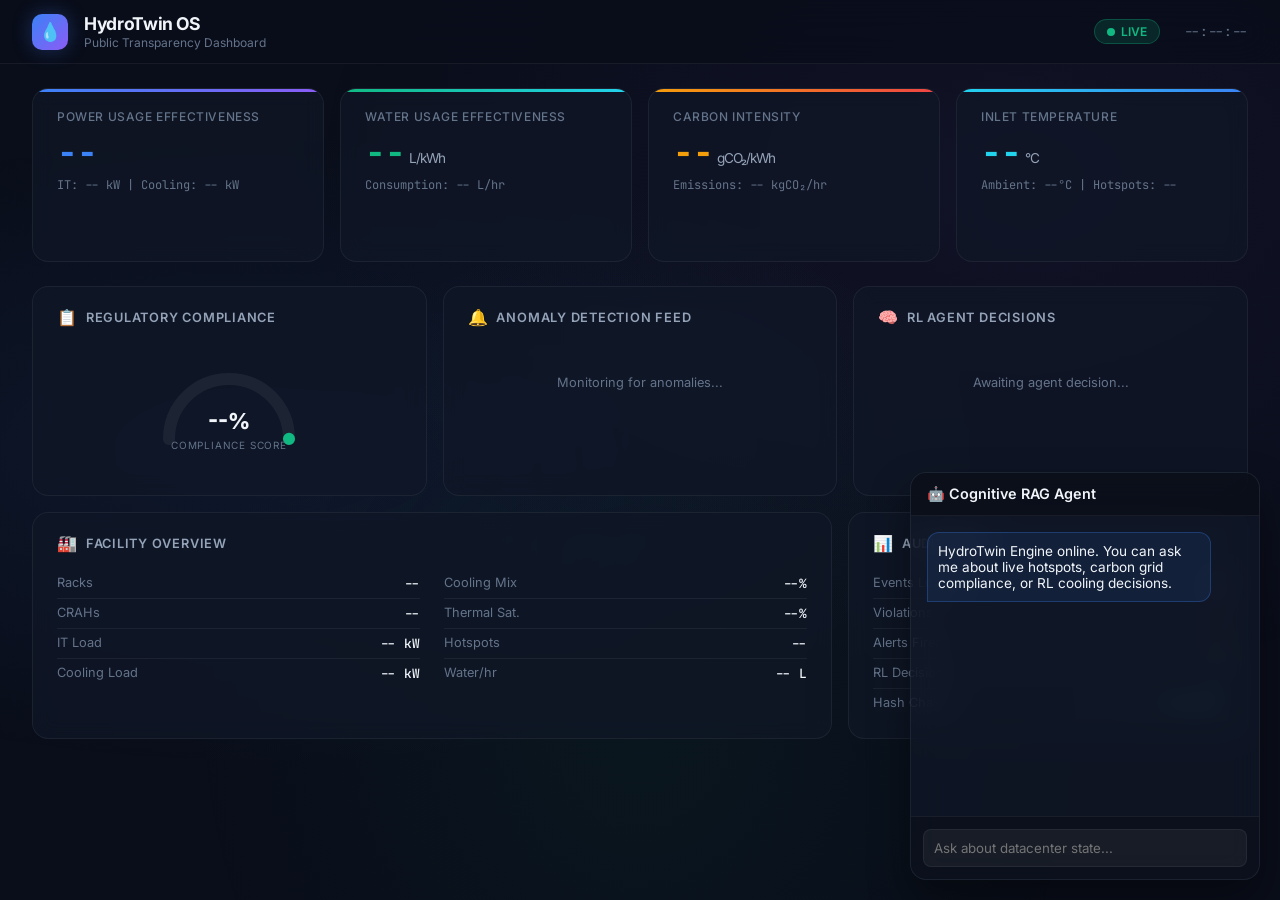
==== hydrotwin/dashboard/static/index.html @ d30b1914 "Initial release: HydroTwin OS" ====
<!DOCTYPE html>
<html lang="en">

<head>
    <meta charset="UTF-8">
    <meta name="viewport" content="width=device-width, initial-scale=1.0">
    <title>HydroTwin OS — Public Transparency Dashboard</title>
    <meta name="description" content="Real-time water and energy accountability for data center operations">
    <link
        href="https://fonts.googleapis.com/css2?family=Inter:wght@300;400;500;600;700;800&family=JetBrains+Mono:wght@400;500&display=swap"
        rel="stylesheet">
    <style>
        :root {
            --bg-primary: #0a0e1a;
            --bg-secondary: #111827;
            --bg-card: rgba(17, 24, 39, 0.7);
            --bg-glass: rgba(255, 255, 255, 0.03);
            --border: rgba(255, 255, 255, 0.06);
            --border-glow: rgba(59, 130, 246, 0.3);
            --text-primary: #f1f5f9;
            --text-secondary: #94a3b8;
            --text-muted: #64748b;
            --accent-blue: #3b82f6;
            --accent-cyan: #22d3ee;
            --accent-green: #10b981;
            --accent-yellow: #f59e0b;
            --accent-red: #ef4444;
            --accent-purple: #8b5cf6;
            --gradient-blue: linear-gradient(135deg, #3b82f6, #8b5cf6);
            --gradient-green: linear-gradient(135deg, #10b981, #22d3ee);
            --gradient-warm: linear-gradient(135deg, #f59e0b, #ef4444);
            --gradient-cool: linear-gradient(135deg, #22d3ee, #3b82f6);
            --shadow-lg: 0 20px 40px rgba(0, 0, 0, 0.4);
            --shadow-glow: 0 0 30px rgba(59, 130, 246, 0.1);
        }

        * {
            margin: 0;
            padding: 0;
            box-sizing: border-box;
        }

        body {
            font-family: 'Inter', -apple-system, sans-serif;
            background: var(--bg-primary);
            color: var(--text-primary);
            min-height: 100vh;
            overflow-x: hidden;
        }

        body::before {
            content: '';
            position: fixed;
            top: 0;
            left: 0;
            right: 0;
            bottom: 0;
            background:
                radial-gradient(ellipse at 20% 50%, rgba(59, 130, 246, 0.08) 0%, transparent 50%),
                radial-gradient(ellipse at 80% 20%, rgba(139, 92, 246, 0.06) 0%, transparent 50%),
                radial-gradient(ellipse at 50% 80%, rgba(16, 185, 129, 0.05) 0%, transparent 50%);
            pointer-events: none;
            z-index: 0;
        }

        /* Header */
        .header {
            position: sticky;
            top: 0;
            z-index: 100;
            backdrop-filter: blur(20px);
            background: rgba(10, 14, 26, 0.85);
            border-bottom: 1px solid var(--border);
            padding: 0 2rem;
            height: 64px;
            display: flex;
            align-items: center;
            justify-content: space-between;
        }

        .header-left {
            display: flex;
            align-items: center;
            gap: 1rem;
        }

        .logo {
            width: 36px;
            height: 36px;
            background: var(--gradient-blue);
            border-radius: 10px;
            display: flex;
            align-items: center;
            justify-content: center;
            font-size: 18px;
            box-shadow: 0 0 20px rgba(59, 130, 246, 0.3);
        }

        .header-title {
            font-size: 1.1rem;
            font-weight: 700;
            letter-spacing: -0.02em;
        }

        .header-subtitle {
            font-size: 0.75rem;
            color: var(--text-muted);
            margin-top: 1px;
        }

        .header-right {
            display: flex;
            align-items: center;
            gap: 1.5rem;
        }

        .live-badge {
            display: flex;
            align-items: center;
            gap: 6px;
            background: rgba(16, 185, 129, 0.15);
            border: 1px solid rgba(16, 185, 129, 0.3);
            padding: 4px 12px;
            border-radius: 20px;
            font-size: 0.75rem;
            font-weight: 600;
            color: var(--accent-green);
        }

        .live-dot {
            width: 8px;
            height: 8px;
            background: var(--accent-green);
            border-radius: 50%;
            animation: pulse 2s infinite;
        }

        @keyframes pulse {

            0%,
            100% {
                opacity: 1;
                box-shadow: 0 0 0 0 rgba(16, 185, 129, 0.4);
            }

            50% {
                opacity: 0.7;
                box-shadow: 0 0 0 8px rgba(16, 185, 129, 0);
            }
        }

        .timestamp {
            font-family: 'JetBrains Mono', monospace;
            font-size: 0.8rem;
            color: var(--text-muted);
        }

        /* Main Layout */
        .main {
            position: relative;
            z-index: 1;
            padding: 1.5rem 2rem 3rem;
            max-width: 1600px;
            margin: 0 auto;
        }

        /* Metric Cards Row */
        .metrics-row {
            display: grid;
            grid-template-columns: repeat(4, 1fr);
            gap: 1rem;
            margin-bottom: 1.5rem;
        }

        .metric-card {
            background: var(--bg-card);
            backdrop-filter: blur(10px);
            border: 1px solid var(--border);
            border-radius: 16px;
            padding: 1.25rem 1.5rem;
            position: relative;
            overflow: hidden;
            transition: all 0.3s ease;
        }

        .metric-card:hover {
            border-color: var(--border-glow);
            box-shadow: var(--shadow-glow);
            transform: translateY(-2px);
        }

        .metric-card::before {
            content: '';
            position: absolute;
            top: 0;
            left: 0;
            right: 0;
            height: 3px;
            border-radius: 16px 16px 0 0;
        }

        .metric-card.blue::before {
            background: var(--gradient-blue);
        }

        .metric-card.green::before {
            background: var(--gradient-green);
        }

        .metric-card.warm::before {
            background: var(--gradient-warm);
        }

        .metric-card.cool::before {
            background: var(--gradient-cool);
        }

        .metric-label {
            font-size: 0.75rem;
            font-weight: 500;
            color: var(--text-muted);
            text-transform: uppercase;
            letter-spacing: 0.05em;
            margin-bottom: 0.5rem;
        }

        .metric-value {
            font-size: 2rem;
            font-weight: 800;
            letter-spacing: -0.03em;
            font-feature-settings: 'tnum';
            font-variant-numeric: tabular-nums;
        }

        .metric-value.blue {
            color: var(--accent-blue);
        }

        .metric-value.green {
            color: var(--accent-green);
        }

        .metric-value.warm {
            color: var(--accent-yellow);
        }

        .metric-value.cool {
            color: var(--accent-cyan);
        }

        .metric-unit {
            font-size: 0.85rem;
            font-weight: 400;
            color: var(--text-secondary);
            margin-left: 4px;
        }

        .metric-sub {
            font-size: 0.75rem;
            color: var(--text-muted);
            margin-top: 0.4rem;
            font-family: 'JetBrains Mono', monospace;
        }

        /* Grid Layout */
        .grid-2col {
            display: grid;
            grid-template-columns: 2fr 1fr;
            gap: 1rem;
            margin-bottom: 1rem;
        }

        .grid-3col {
            display: grid;
            grid-template-columns: 1fr 1fr 1fr;
            gap: 1rem;
            margin-bottom: 1rem;
        }

        /* Panel */
        .panel {
            background: var(--bg-card);
            backdrop-filter: blur(10px);
            border: 1px solid var(--border);
            border-radius: 16px;
            padding: 1.25rem 1.5rem;
            transition: all 0.3s;
        }

        .panel:hover {
            border-color: rgba(255, 255, 255, 0.1);
        }

        .panel-title {
            font-size: 0.8rem;
            font-weight: 600;
            text-transform: uppercase;
            letter-spacing: 0.06em;
            color: var(--text-secondary);
            margin-bottom: 1rem;
            display: flex;
            align-items: center;
            gap: 8px;
        }

        .panel-icon {
            font-size: 1rem;
        }

        /* Compliance Gauge */
        .gauge-container {
            display: flex;
            align-items: center;
            justify-content: center;
            padding: 1rem 0;
        }

        .gauge-svg {
            width: 160px;
            height: 100px;
        }

        .gauge-bg {
            fill: none;
            stroke: rgba(255, 255, 255, 0.06);
            stroke-width: 12;
            stroke-linecap: round;
        }

        .gauge-fill {
            fill: none;
            stroke-width: 12;
            stroke-linecap: round;
            transition: stroke-dashoffset 1s ease, stroke 0.5s;
        }

        .gauge-text {
            font-family: 'Inter';
            font-weight: 800;
            font-size: 22px;
            fill: var(--text-primary);
        }

        .gauge-label {
            font-family: 'Inter';
            font-size: 10px;
            fill: var(--text-muted);
            text-transform: uppercase;
            letter-spacing: 0.08em;
        }

        /* Rules Table */
        .rules-list {
            display: flex;
            flex-direction: column;
            gap: 8px;
        }

        .rule-row {
            display: flex;
            align-items: center;
            justify-content: space-between;
            padding: 8px 12px;
            border-radius: 10px;
            background: var(--bg-glass);
            border: 1px solid var(--border);
            font-size: 0.8rem;
            transition: all 0.2s;
        }

        .rule-row:hover {
            border-color: rgba(255, 255, 255, 0.1);
            background: rgba(255, 255, 255, 0.05);
        }

        .rule-name {
            color: var(--text-secondary);
            font-weight: 500;
        }

        .rule-value {
            font-family: 'JetBrains Mono', monospace;
            font-size: 0.75rem;
        }

        .badge {
            padding: 2px 10px;
            border-radius: 12px;
            font-size: 0.65rem;
            font-weight: 700;
            text-transform: uppercase;
            letter-spacing: 0.05em;
        }

        .badge.pass {
            background: rgba(16, 185, 129, 0.15);
            color: var(--accent-green);
            border: 1px solid rgba(16, 185, 129, 0.3);
        }

        .badge.warn {
            background: rgba(245, 158, 11, 0.15);
            color: var(--accent-yellow);
            border: 1px solid rgba(245, 158, 11, 0.3);
        }

        .badge.fail {
            background: rgba(239, 68, 68, 0.15);
            color: var(--accent-red);
            border: 1px solid rgba(239, 68, 68, 0.3);
        }

        /* Alert Feed */
        .alert-feed {
            max-height: 280px;
            overflow-y: auto;
            display: flex;
            flex-direction: column;
            gap: 8px;
        }

        .alert-feed::-webkit-scrollbar {
            width: 4px;
        }

        .alert-feed::-webkit-scrollbar-thumb {
            background: rgba(255, 255, 255, 0.1);
            border-radius: 4px;
        }

        .alert-item {
            padding: 10px 14px;
            border-radius: 10px;
            background: var(--bg-glass);
            border-left: 3px solid;
            font-size: 0.8rem;
            animation: slideIn 0.4s ease;
        }

        .alert-item.critical {
            border-left-color: var(--accent-red);
        }

        .alert-item.warning {
            border-left-color: var(--accent-yellow);
        }

        .alert-item.info {
            border-left-color: var(--accent-blue);
        }

        .alert-time {
            font-family: 'JetBrains Mono', monospace;
            font-size: 0.65rem;
            color: var(--text-muted);
        }

        .alert-type {
            font-weight: 600;
            margin: 2px 0;
        }

        .alert-loc {
            color: var(--text-muted);
            font-size: 0.75rem;
        }

        @keyframes slideIn {
            from {
                opacity: 0;
                transform: translateX(-10px);
            }

            to {
                opacity: 1;
                transform: translateX(0);
            }
        }

        /* RL Decision Panel */
        .rl-action {
            background: var(--bg-glass);
            border: 1px solid var(--border);
            border-radius: 12px;
            padding: 1rem;
            margin-bottom: 0.75rem;
        }

        .rl-action-text {
            font-weight: 600;
            font-size: 0.9rem;
            color: var(--accent-cyan);
            margin-bottom: 8px;
        }

        .rl-reason {
            padding: 4px 0;
            font-size: 0.8rem;
            color: var(--text-secondary);
            display: flex;
            align-items: flex-start;
            gap: 6px;
        }

        .rl-reason::before {
            content: '→';
            color: var(--accent-purple);
            font-weight: 700;
            flex-shrink: 0;
        }

        .rl-reward {
            font-family: 'JetBrains Mono', monospace;
            font-size: 0.8rem;
            color: var(--text-muted);
            margin-top: 8px;
        }

        /* Mini Chart (CSS-only sparkline) */
        .sparkline-container {
            display: flex;
            align-items: flex-end;
            gap: 2px;
            height: 40px;
            margin-top: 8px;
        }

        .spark-bar {
            flex: 1;
            background: var(--accent-blue);
            border-radius: 2px 2px 0 0;
            transition: height 0.5s ease;
            opacity: 0.6;
            min-width: 3px;
        }

        .spark-bar:last-child {
            opacity: 1;
        }

        /* Facility Stats */
        .stat-row {
            display: flex;
            justify-content: space-between;
            padding: 6px 0;
            border-bottom: 1px solid var(--border);
        }

        .stat-row:last-child {
            border-bottom: none;
        }

        .stat-label {
            color: var(--text-muted);
            font-size: 0.8rem;
        }

        .stat-value {
            font-family: 'JetBrains Mono', monospace;
            font-size: 0.8rem;
            font-weight: 500;
        }

        /* Responsive */
        @media (max-width: 1200px) {
            .metrics-row {
                grid-template-columns: repeat(2, 1fr);
            }

            .grid-2col,
            .grid-3col {
                grid-template-columns: 1fr;
            }
        }

        @media (max-width: 768px) {
            .metrics-row {
                grid-template-columns: 1fr;
            }

            .main {
                padding: 1rem;
            }
        }
    </style>
</head>

<body>
    <header class="header">
        <div class="header-left">
            <div class="logo">💧</div>
            <div>
                <div class="header-title">HydroTwin OS</div>
                <div class="header-subtitle">Public Transparency Dashboard</div>
            </div>
        </div>
        <div class="header-right">
            <div class="live-badge">
                <div class="live-dot"></div>LIVE
            </div>
            <div class="timestamp" id="timestamp">--:--:--</div>
        </div>
    </header>

    <main class="main">
        <!-- Top: Key Metrics -->
        <div class="metrics-row">
            <div class="metric-card blue">
                <div class="metric-label">Power Usage Effectiveness</div>
                <div class="metric-value blue" id="pue">--</div>
                <div class="metric-sub" id="pue-sub">IT: -- kW | Cooling: -- kW</div>
                <div class="sparkline-container" id="pue-spark"></div>
            </div>
            <div class="metric-card green">
                <div class="metric-label">Water Usage Effectiveness</div>
                <div class="metric-value green" id="wue">--<span class="metric-unit">L/kWh</span></div>
                <div class="metric-sub" id="wue-sub">Consumption: -- L/hr</div>
                <div class="sparkline-container" id="wue-spark"></div>
            </div>
            <div class="metric-card warm">
                <div class="metric-label">Carbon Intensity</div>
                <div class="metric-value warm" id="carbon">--<span class="metric-unit">gCO₂/kWh</span></div>
                <div class="metric-sub" id="carbon-sub">Emissions: -- kgCO₂/hr</div>
                <div class="sparkline-container" id="carbon-spark"></div>
            </div>
            <div class="metric-card cool">
                <div class="metric-label">Inlet Temperature</div>
                <div class="metric-value cool" id="inlet">--<span class="metric-unit">°C</span></div>
                <div class="metric-sub" id="inlet-sub">Ambient: --°C | Hotspots: --</div>
                <div class="sparkline-container" id="inlet-spark"></div>
            </div>
        </div>

        <!-- Middle Row: Compliance + Anomalies + RL -->
        <div class="grid-3col">
            <!-- Compliance -->
            <div class="panel">
                <div class="panel-title"><span class="panel-icon">📋</span> Regulatory Compliance</div>
                <div class="gauge-container">
                    <svg class="gauge-svg" viewBox="0 0 160 100">
                        <path class="gauge-bg" d="M 20 80 A 60 60 0 0 1 140 80" />
                        <path class="gauge-fill" id="gauge-fill" d="M 20 80 A 60 60 0 0 1 140 80"
                            stroke="var(--accent-green)" stroke-dasharray="188" stroke-dashoffset="188" />
                        <text class="gauge-text" x="80" y="70" text-anchor="middle" id="gauge-text">--%</text>
                        <text class="gauge-label" x="80" y="90" text-anchor="middle">compliance score</text>
                    </svg>
                </div>
                <div class="rules-list" id="rules-list"></div>
            </div>

            <!-- Anomaly Feed -->
            <div class="panel">
                <div class="panel-title"><span class="panel-icon">🔔</span> Anomaly Detection Feed</div>
                <div class="alert-feed" id="alert-feed">
                    <div style="color: var(--text-muted); font-size: 0.8rem; text-align: center; padding: 2rem;">
                        Monitoring for anomalies...
                    </div>
                </div>
            </div>

            <!-- RL Decision -->
            <div class="panel">
                <div class="panel-title"><span class="panel-icon">🧠</span> RL Agent Decisions</div>
                <div id="rl-panel">
                    <div style="color: var(--text-muted); font-size: 0.8rem; text-align: center; padding: 2rem;">
                        Awaiting agent decision...
                    </div>
                </div>
            </div>
        </div>

        <!-- Bottom Row: Facility + Cooling -->
        <div class="grid-2col">
            <div class="panel">
                <div class="panel-title"><span class="panel-icon">🏭</span> Facility Overview</div>
                <div style="display: grid; grid-template-columns: 1fr 1fr; gap: 1.5rem;">
                    <div>
                        <div class="stat-row"><span class="stat-label">Racks</span><span class="stat-value"
                                id="f-racks">--</span></div>
                        <div class="stat-row"><span class="stat-label">CRAHs</span><span class="stat-value"
                                id="f-crahs">--</span></div>
                        <div class="stat-row"><span class="stat-label">IT Load</span><span class="stat-value"
                                id="f-it">-- kW</span></div>
                        <div class="stat-row"><span class="stat-label">Cooling Load</span><span class="stat-value"
                                id="f-cool">-- kW</span></div>
                    </div>
                    <div>
                        <div class="stat-row"><span class="stat-label">Cooling Mix</span><span class="stat-value"
                                id="f-mix">--%</span></div>
                        <div class="stat-row"><span class="stat-label">Thermal Sat.</span><span class="stat-value"
                                id="f-therm">--%</span></div>
                        <div class="stat-row"><span class="stat-label">Hotspots</span><span class="stat-value"
                                id="f-hot">--</span></div>
                        <div class="stat-row"><span class="stat-label">Water/hr</span><span class="stat-value"
                                id="f-water">-- L</span></div>
                    </div>
                </div>
            </div>
            <div class="panel">
                <div class="panel-title"><span class="panel-icon">📊</span> Audit Trail</div>
                <div id="audit-panel" style="font-size: 0.75rem;">
                    <div class="stat-row"><span class="stat-label">Events Logged</span><span class="stat-value"
                            id="a-count">0</span></div>
                    <div class="stat-row"><span class="stat-label">Violations</span><span class="stat-value"
                            id="a-violations" style="color: var(--accent-red);">0</span></div>
                    <div class="stat-row"><span class="stat-label">Alerts Fired</span><span class="stat-value"
                            id="a-alerts" style="color: var(--accent-yellow);">0</span></div>
                    <div class="stat-row"><span class="stat-label">RL Decisions</span><span class="stat-value"
                            id="a-decisions" style="color: var(--accent-cyan);">0</span></div>
                    <div class="stat-row"><span class="stat-label">Hash Chain</span><span class="stat-value"
                            style="color: var(--accent-green);">✓ Verified</span></div>
                </div>
            </div>
        </div>
    </main>

    <script>
        const HISTORY_LEN = 20;
        const history = { pue: [], wue: [], carbon: [], inlet: [] };
        let alertCount = 0, decisionCount = 0, violationCount = 0, eventCount = 0;

        function updateSparkline(id, data, color) {
            const el = document.getElementById(id);
            if (!el) return;
            const max = Math.max(...data, 0.01);
            const min = Math.min(...data, 0);
            const range = max - min || 1;
            el.innerHTML = data.map((v, i) => {
                const h = Math.max(4, ((v - min) / range) * 36);
                const op = 0.3 + 0.7 * (i / data.length);
                return `<div class="spark-bar" style="height:${h}px;opacity:${op};background:${color}"></div>`;
            }).join('');
        }

        function updateGauge(score) {
            const fill = document.getElementById('gauge-fill');
            const text = document.getElementById('gauge-text');
            const offset = 188 * (1 - score);
            fill.style.strokeDashoffset = offset;
            text.textContent = Math.round(score * 100) + '%';
            if (score >= 0.8) fill.style.stroke = 'var(--accent-green)';
            else if (score >= 0.5) fill.style.stroke = 'var(--accent-yellow)';
            else fill.style.stroke = 'var(--accent-red)';
        }

        function updateRules(rules) {
            const el = document.getElementById('rules-list');
            el.innerHTML = rules.map(r => `
                <div class="rule-row">
                    <span class="rule-name">${r.rule}</span>
                    <span class="rule-value">${r.actual} ${r.unit}</span>
                    <span class="badge ${r.status}">${r.status}</span>
                </div>
            `).join('');
        }

        function addAlert(alert) {
            if (!alert) return;
            alertCount++;
            const feed = document.getElementById('alert-feed');
            if (feed.querySelector('div[style]')) feed.innerHTML = '';
            const time = new Date(alert.timestamp).toLocaleTimeString();
            const div = document.createElement('div');
            div.className = `alert-item ${alert.severity}`;
            div.innerHTML = `
                <div class="alert-time">${time}</div>
                <div class="alert-type">${alert.type.replace('_', ' ').toUpperCase()} — ${alert.severity}</div>
                <div class="alert-loc">${alert.location} · confidence: ${(alert.confidence * 100).toFixed(0)}%</div>
            `;
            feed.insertBefore(div, feed.firstChild);
            if (feed.children.length > 15) feed.removeChild(feed.lastChild);
        }

        function updateRL(rl) {
            if (!rl) return;
            decisionCount++;
            const el = document.getElementById('rl-panel');
            el.innerHTML = `
                <div class="rl-action">
                    <div class="rl-action-text">${rl.action}</div>
                    ${rl.reasoning.map(r => `<div class="rl-reason">${r}</div>`).join('')}
                    <div class="rl-reward">Reward: ${rl.reward.toFixed(3)} · Confidence: ${(rl.confidence * 100).toFixed(0)}%</div>
                </div>
            `;
        }

        async function fetchMetrics() {
            try {
                const res = await fetch('/api/metrics');
                const d = await res.json();
                const p = d.physics, c = d.carbon, comp = d.compliance;

                // Update timestamp
                document.getElementById('timestamp').textContent = new Date().toLocaleTimeString();

                // Metric cards
                document.getElementById('pue').innerHTML = p.pue.toFixed(3);
                document.getElementById('pue-sub').textContent = `IT: ${p.it_load_kw.toLocaleString()} kW  |  Cooling: ${p.cooling_kw.toLocaleString()} kW`;
                document.getElementById('wue').innerHTML = p.wue !== undefined ? `${c.cooling_mix < 0.9 ? (1.8 * (1 - c.cooling_mix) * Math.max(0.2, (p.ambient_temp_c - 15) / 25)).toFixed(3) : d.physics.wue?.toFixed(3) || '--'}<span class="metric-unit">L/kWh</span>` : '--';
                document.getElementById('wue').innerHTML = `${p.wue.toFixed(3)}<span class="metric-unit">L/kWh</span>`;
                document.getElementById('wue-sub').textContent = `Consumption: ${c.water_liters_hour.toLocaleString()} L/hr`;
                document.getElementById('carbon').innerHTML = `${c.carbon_intensity_gco2.toFixed(1)}<span class="metric-unit">gCO₂/kWh</span>`;
                document.getElementById('carbon-sub').textContent = `Emissions: ${c.carbon_kg_hour} kgCO₂/hr`;
                document.getElementById('inlet').innerHTML = `${p.inlet_temp_c.toFixed(1)}<span class="metric-unit">°C</span>`;
                document.getElementById('inlet-sub').textContent = `Ambient: ${p.ambient_temp_c.toFixed(1)}°C  |  Hotspots: ${p.hotspots}`;

                // Sparklines
                history.pue.push(p.pue); if (history.pue.length > HISTORY_LEN) history.pue.shift();
                history.wue.push(p.wue); if (history.wue.length > HISTORY_LEN) history.wue.shift();
                history.carbon.push(c.carbon_intensity_gco2); if (history.carbon.length > HISTORY_LEN) history.carbon.shift();
                history.inlet.push(p.inlet_temp_c); if (history.inlet.length > HISTORY_LEN) history.inlet.shift();

                updateSparkline('pue-spark', history.pue, 'var(--accent-blue)');
                updateSparkline('wue-spark', history.wue, 'var(--accent-green)');
                updateSparkline('carbon-spark', history.carbon, 'var(--accent-yellow)');
                updateSparkline('inlet-spark', history.inlet, 'var(--accent-cyan)');

                // Compliance
                updateGauge(comp.score);
                updateRules(comp.rules);
                violationCount = comp.rules.filter(r => r.status === 'fail').length;

                // Anomalies
                addAlert(d.latest_alert);

                // RL
                updateRL(d.rl_decision);

                // Facility stats
                document.getElementById('f-racks').textContent = p.num_racks;
                document.getElementById('f-crahs').textContent = p.num_crahs;
                document.getElementById('f-it').textContent = p.it_load_kw.toLocaleString() + ' kW';
                document.getElementById('f-cool').textContent = p.cooling_kw.toLocaleString() + ' kW';
                document.getElementById('f-mix').textContent = (c.cooling_mix * 100).toFixed(0) + '%';
                document.getElementById('f-therm').textContent = (c.thermal_satisfaction * 100).toFixed(0) + '%';
                document.getElementById('f-hot').textContent = p.hotspots;
                document.getElementById('f-water').textContent = c.water_liters_hour.toLocaleString() + ' L';

                // Audit
                eventCount++;
                document.getElementById('a-count').textContent = eventCount;
                document.getElementById('a-violations').textContent = violationCount;
                document.getElementById('a-alerts').textContent = alertCount;
                document.getElementById('a-decisions').textContent = decisionCount;

                // Dynamic card colors based on values
                const inletCard = document.querySelector('.metric-card.cool .metric-value');
                if (p.inlet_temp_c > 27) inletCard.style.color = 'var(--accent-red)';
                else if (p.inlet_temp_c > 25) inletCard.style.color = 'var(--accent-yellow)';
                else inletCard.style.color = 'var(--accent-cyan)';

            } catch (e) {
                console.error('Fetch error:', e);
            }
        }

        fetchMetrics();
        setInterval(fetchMetrics, 2000);

        // --- RAG Chatbot UI ---
        const chatWidget = document.createElement('div');
        chatWidget.innerHTML = `
            <div id="chat-container" style="position: fixed; bottom: 20px; right: 20px; width: 350px; background: var(--bg-card); backdrop-filter: blur(15px); border: 1px solid var(--border); border-radius: 16px; box-shadow: var(--shadow-lg); display: flex; flex-direction: column; overflow: hidden; z-index: 1000;">
                <div style="background: rgba(0,0,0,0.3); padding: 12px 16px; font-size: 0.9rem; font-weight: 600; border-bottom: 1px solid var(--border); display: flex; align-items: center; gap: 8px;">
                    🤖 Cognitive RAG Agent
                </div>
                <div id="chat-messages" style="height: 300px; padding: 16px; overflow-y: auto; display: flex; flex-direction: column; gap: 12px; font-size: 0.85rem;">
                    <div style="background: rgba(59, 130, 246, 0.1); border: 1px solid rgba(59, 130, 246, 0.3); padding: 10px; border-radius: 12px 12px 12px 0; color: var(--text-primary); max-width: 90%;">
                        HydroTwin Engine online. You can ask me about live hotspots, carbon grid compliance, or RL cooling decisions.
                    </div>
                </div>
                <div style="padding: 12px; border-top: 1px solid var(--border); background: rgba(0,0,0,0.2);">
                    <input type="text" id="chat-input" placeholder="Ask about datacenter state..." style="width: 100%; background: rgba(255,255,255,0.05); border: 1px solid var(--border); border-radius: 8px; padding: 10px; color: var(--text-primary); outline: none; font-family: inherit;">
                </div>
            </div>
        `;
        document.body.appendChild(chatWidget);

        const chatInput = document.getElementById('chat-input');
        const chatMessages = document.getElementById('chat-messages');

        chatInput.addEventListener('keypress', async (e) => {
            if (e.key === 'Enter' && chatInput.value.trim() !== '') {
                const query = chatInput.value.trim();
                chatInput.value = '';

                // Add User Message
                const userMsg = document.createElement('div');
                userMsg.style.cssText = "background: rgba(255,255,255,0.1); padding: 10px; border-radius: 12px 12px 0 12px; color: var(--text-primary); max-width: 90%; align-self: flex-end;";
                userMsg.textContent = query;
                chatMessages.appendChild(userMsg);
                chatMessages.scrollTop = chatMessages.scrollHeight;

                try {
                    const res = await fetch('/api/chat', {
                        method: 'POST',
                        headers: { 'Content-Type': 'application/json' },
                        body: JSON.stringify({ query: query })
                    });
                    const data = await res.json();

                    // Add Bot Message
                    const botMsg = document.createElement('div');
                    botMsg.style.cssText = "background: rgba(59, 130, 246, 0.1); border: 1px solid rgba(59, 130, 246, 0.3); padding: 10px; border-radius: 12px 12px 12px 0; color: var(--text-primary); max-width: 90%;";
                    botMsg.textContent = data.response;
                    chatMessages.appendChild(botMsg);
                    chatMessages.scrollTop = chatMessages.scrollHeight;
                } catch (err) {
                    console.error("Chat Error:", err);
                }
            }
        });
    </script>
</body>

</html>
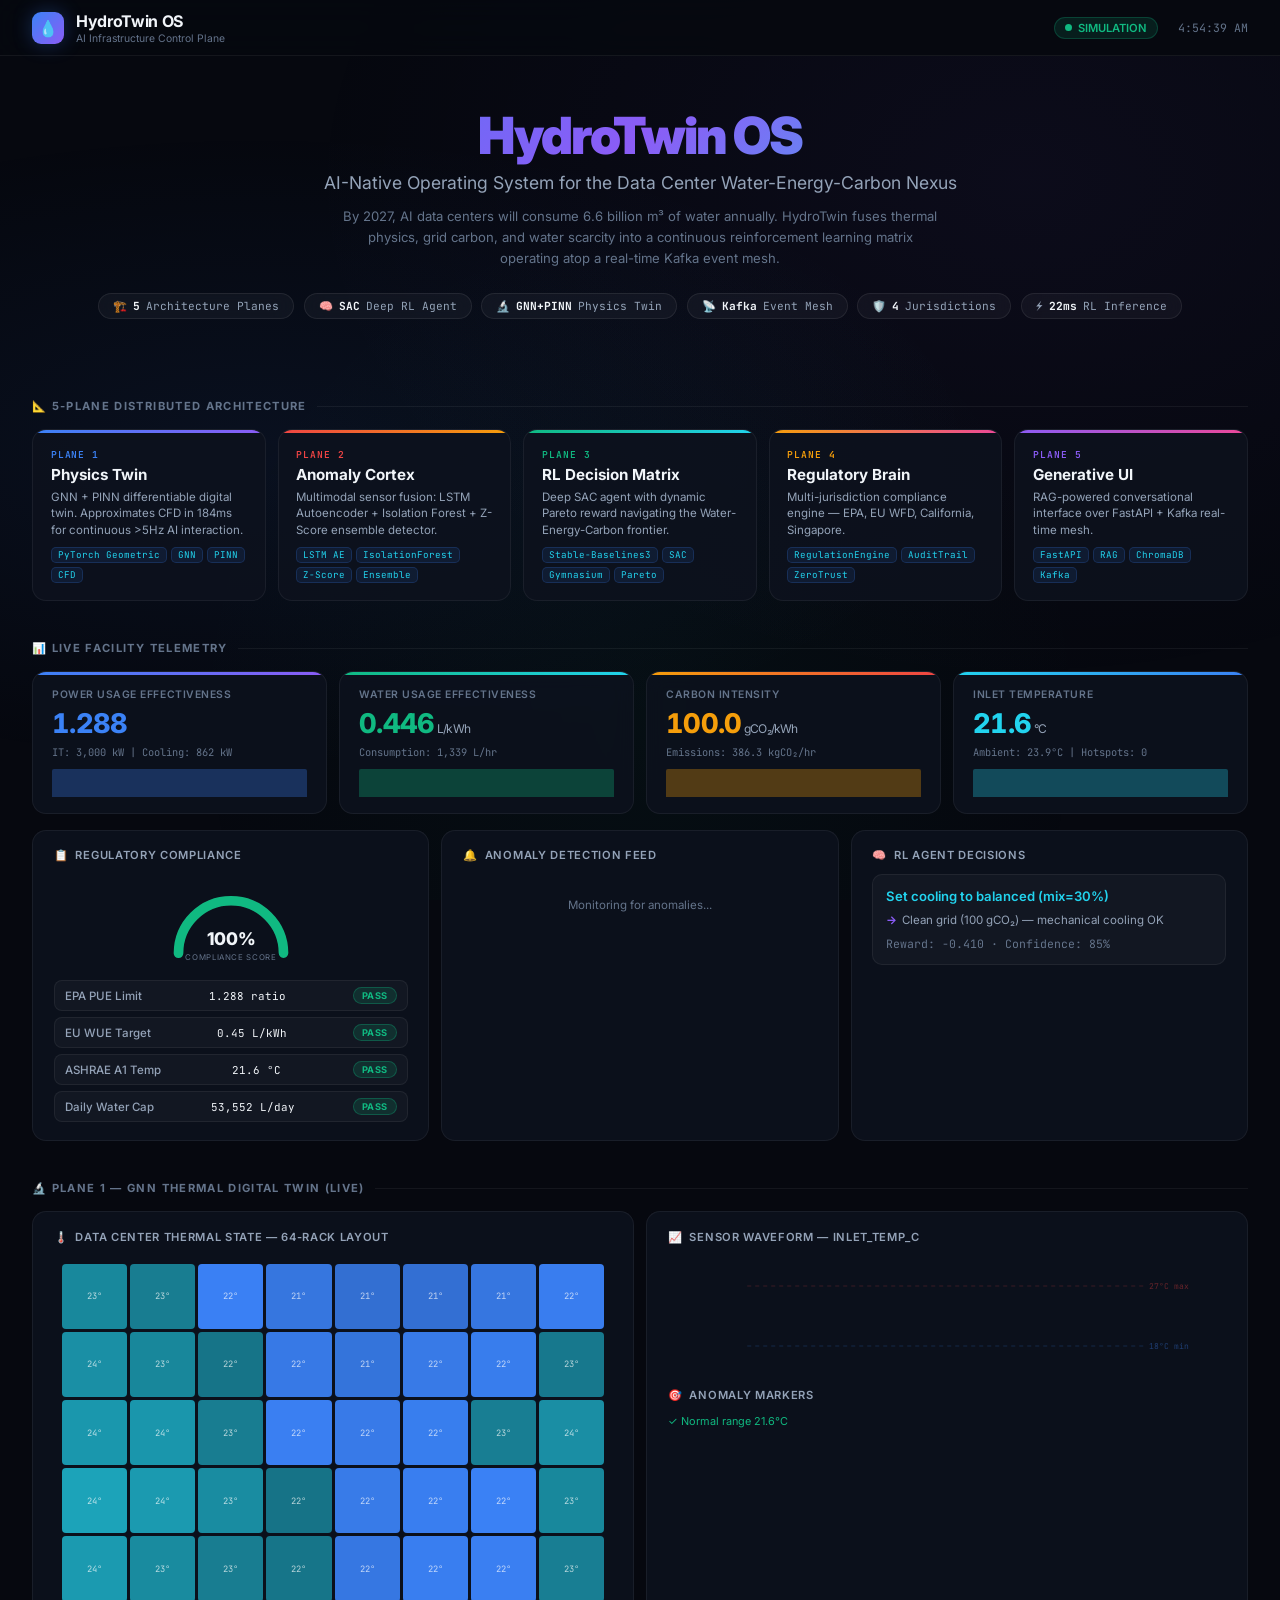
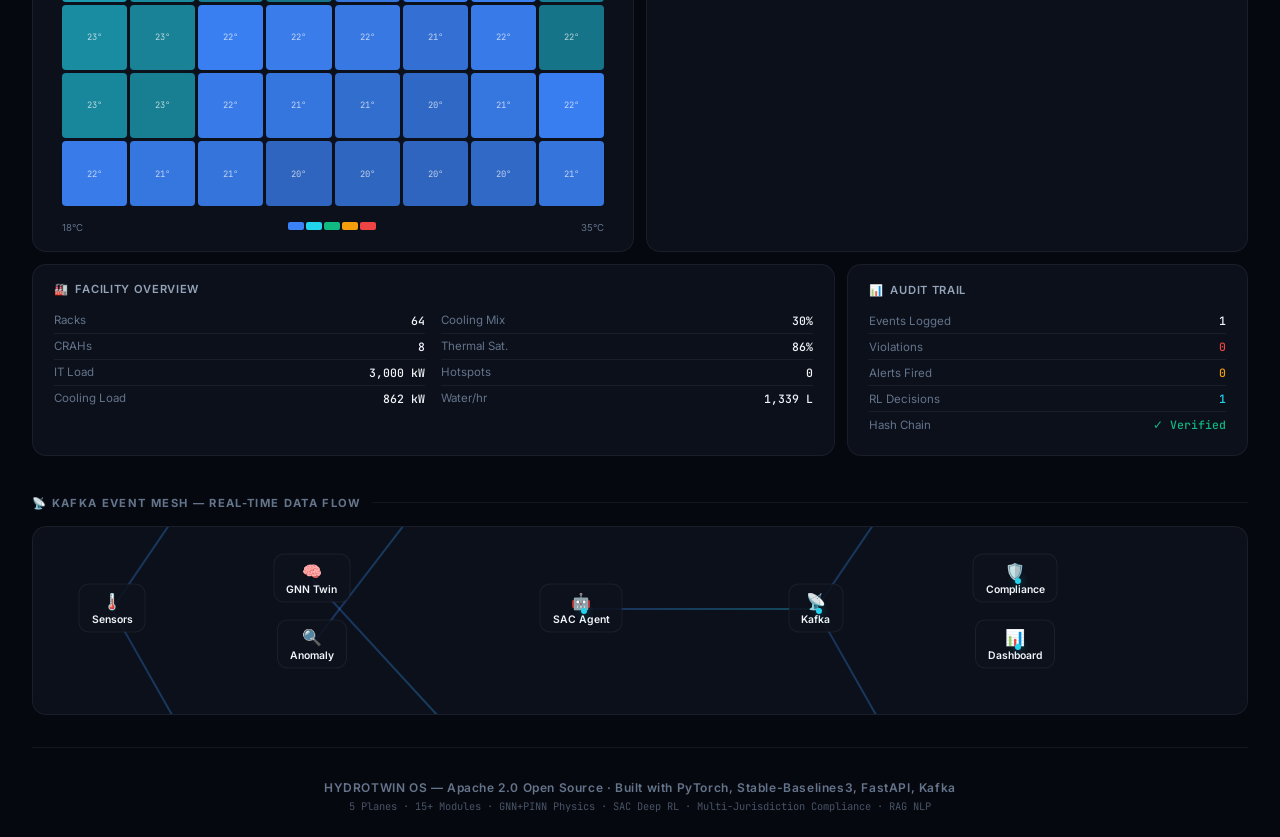
==== commit 3627859a: "feat: integrate self-running 5-plane dashboard demo" ====
--- a/hydrotwin/dashboard/static/index.html
+++ b/hydrotwin/dashboard/static/index.html
@@ -1,916 +1,395 @@
 <!DOCTYPE html>
 <html lang="en">
-
 <head>
     <meta charset="UTF-8">
     <meta name="viewport" content="width=device-width, initial-scale=1.0">
-    <title>HydroTwin OS — Public Transparency Dashboard</title>
-    <meta name="description" content="Real-time water and energy accountability for data center operations">
-    <link
-        href="https://fonts.googleapis.com/css2?family=Inter:wght@300;400;500;600;700;800&family=JetBrains+Mono:wght@400;500&display=swap"
-        rel="stylesheet">
+    <title>HydroTwin OS — AI Infrastructure Control Plane</title>
+    <meta name="description" content="AI-Native Operating System for the Data Center Water-Energy-Carbon Nexus. 5-Plane distributed architecture with GNN Physics Twin, SAC Deep RL, and Kafka Event Mesh.">
+    <link href="https://fonts.googleapis.com/css2?family=Inter:wght@300;400;500;600;700;800;900&family=JetBrains+Mono:wght@400;500;600&display=swap" rel="stylesheet">
     <style>
-        :root {
-            --bg-primary: #0a0e1a;
-            --bg-secondary: #111827;
-            --bg-card: rgba(17, 24, 39, 0.7);
-            --bg-glass: rgba(255, 255, 255, 0.03);
-            --border: rgba(255, 255, 255, 0.06);
-            --border-glow: rgba(59, 130, 246, 0.3);
-            --text-primary: #f1f5f9;
-            --text-secondary: #94a3b8;
-            --text-muted: #64748b;
-            --accent-blue: #3b82f6;
-            --accent-cyan: #22d3ee;
-            --accent-green: #10b981;
-            --accent-yellow: #f59e0b;
-            --accent-red: #ef4444;
-            --accent-purple: #8b5cf6;
-            --gradient-blue: linear-gradient(135deg, #3b82f6, #8b5cf6);
-            --gradient-green: linear-gradient(135deg, #10b981, #22d3ee);
-            --gradient-warm: linear-gradient(135deg, #f59e0b, #ef4444);
-            --gradient-cool: linear-gradient(135deg, #22d3ee, #3b82f6);
-            --shadow-lg: 0 20px 40px rgba(0, 0, 0, 0.4);
-            --shadow-glow: 0 0 30px rgba(59, 130, 246, 0.1);
-        }
-
-        * {
-            margin: 0;
-            padding: 0;
-            box-sizing: border-box;
-        }
-
-        body {
-            font-family: 'Inter', -apple-system, sans-serif;
-            background: var(--bg-primary);
-            color: var(--text-primary);
-            min-height: 100vh;
-            overflow-x: hidden;
-        }
-
-        body::before {
-            content: '';
-            position: fixed;
-            top: 0;
-            left: 0;
-            right: 0;
-            bottom: 0;
-            background:
-                radial-gradient(ellipse at 20% 50%, rgba(59, 130, 246, 0.08) 0%, transparent 50%),
-                radial-gradient(ellipse at 80% 20%, rgba(139, 92, 246, 0.06) 0%, transparent 50%),
-                radial-gradient(ellipse at 50% 80%, rgba(16, 185, 129, 0.05) 0%, transparent 50%);
-            pointer-events: none;
-            z-index: 0;
-        }
-
-        /* Header */
-        .header {
-            position: sticky;
-            top: 0;
-            z-index: 100;
-            backdrop-filter: blur(20px);
-            background: rgba(10, 14, 26, 0.85);
-            border-bottom: 1px solid var(--border);
-            padding: 0 2rem;
-            height: 64px;
-            display: flex;
-            align-items: center;
-            justify-content: space-between;
-        }
-
-        .header-left {
-            display: flex;
-            align-items: center;
-            gap: 1rem;
-        }
-
-        .logo {
-            width: 36px;
-            height: 36px;
-            background: var(--gradient-blue);
-            border-radius: 10px;
-            display: flex;
-            align-items: center;
-            justify-content: center;
-            font-size: 18px;
-            box-shadow: 0 0 20px rgba(59, 130, 246, 0.3);
-        }
-
-        .header-title {
-            font-size: 1.1rem;
-            font-weight: 700;
-            letter-spacing: -0.02em;
-        }
-
-        .header-subtitle {
-            font-size: 0.75rem;
-            color: var(--text-muted);
-            margin-top: 1px;
-        }
-
-        .header-right {
-            display: flex;
-            align-items: center;
-            gap: 1.5rem;
-        }
-
-        .live-badge {
-            display: flex;
-            align-items: center;
-            gap: 6px;
-            background: rgba(16, 185, 129, 0.15);
-            border: 1px solid rgba(16, 185, 129, 0.3);
-            padding: 4px 12px;
-            border-radius: 20px;
-            font-size: 0.75rem;
-            font-weight: 600;
-            color: var(--accent-green);
-        }
-
-        .live-dot {
-            width: 8px;
-            height: 8px;
-            background: var(--accent-green);
-            border-radius: 50%;
-            animation: pulse 2s infinite;
-        }
-
-        @keyframes pulse {
-
-            0%,
-            100% {
-                opacity: 1;
-                box-shadow: 0 0 0 0 rgba(16, 185, 129, 0.4);
-            }
-
-            50% {
-                opacity: 0.7;
-                box-shadow: 0 0 0 8px rgba(16, 185, 129, 0);
-            }
-        }
-
-        .timestamp {
-            font-family: 'JetBrains Mono', monospace;
-            font-size: 0.8rem;
-            color: var(--text-muted);
-        }
-
-        /* Main Layout */
-        .main {
-            position: relative;
-            z-index: 1;
-            padding: 1.5rem 2rem 3rem;
-            max-width: 1600px;
-            margin: 0 auto;
-        }
-
-        /* Metric Cards Row */
-        .metrics-row {
-            display: grid;
-            grid-template-columns: repeat(4, 1fr);
-            gap: 1rem;
-            margin-bottom: 1.5rem;
-        }
-
-        .metric-card {
-            background: var(--bg-card);
-            backdrop-filter: blur(10px);
-            border: 1px solid var(--border);
-            border-radius: 16px;
-            padding: 1.25rem 1.5rem;
-            position: relative;
-            overflow: hidden;
-            transition: all 0.3s ease;
-        }
-
-        .metric-card:hover {
-            border-color: var(--border-glow);
-            box-shadow: var(--shadow-glow);
-            transform: translateY(-2px);
-        }
-
-        .metric-card::before {
-            content: '';
-            position: absolute;
-            top: 0;
-            left: 0;
-            right: 0;
-            height: 3px;
-            border-radius: 16px 16px 0 0;
-        }
-
-        .metric-card.blue::before {
-            background: var(--gradient-blue);
-        }
-
-        .metric-card.green::before {
-            background: var(--gradient-green);
-        }
-
-        .metric-card.warm::before {
-            background: var(--gradient-warm);
-        }
-
-        .metric-card.cool::before {
-            background: var(--gradient-cool);
-        }
-
-        .metric-label {
-            font-size: 0.75rem;
-            font-weight: 500;
-            color: var(--text-muted);
-            text-transform: uppercase;
-            letter-spacing: 0.05em;
-            margin-bottom: 0.5rem;
-        }
-
-        .metric-value {
-            font-size: 2rem;
-            font-weight: 800;
-            letter-spacing: -0.03em;
-            font-feature-settings: 'tnum';
-            font-variant-numeric: tabular-nums;
-        }
-
-        .metric-value.blue {
-            color: var(--accent-blue);
-        }
-
-        .metric-value.green {
-            color: var(--accent-green);
-        }
-
-        .metric-value.warm {
-            color: var(--accent-yellow);
-        }
-
-        .metric-value.cool {
-            color: var(--accent-cyan);
-        }
-
-        .metric-unit {
-            font-size: 0.85rem;
-            font-weight: 400;
-            color: var(--text-secondary);
-            margin-left: 4px;
-        }
-
-        .metric-sub {
-            font-size: 0.75rem;
-            color: var(--text-muted);
-            margin-top: 0.4rem;
-            font-family: 'JetBrains Mono', monospace;
-        }
-
-        /* Grid Layout */
-        .grid-2col {
-            display: grid;
-            grid-template-columns: 2fr 1fr;
-            gap: 1rem;
-            margin-bottom: 1rem;
-        }
-
-        .grid-3col {
-            display: grid;
-            grid-template-columns: 1fr 1fr 1fr;
-            gap: 1rem;
-            margin-bottom: 1rem;
-        }
-
-        /* Panel */
-        .panel {
-            background: var(--bg-card);
-            backdrop-filter: blur(10px);
-            border: 1px solid var(--border);
-            border-radius: 16px;
-            padding: 1.25rem 1.5rem;
-            transition: all 0.3s;
-        }
-
-        .panel:hover {
-            border-color: rgba(255, 255, 255, 0.1);
-        }
-
-        .panel-title {
-            font-size: 0.8rem;
-            font-weight: 600;
-            text-transform: uppercase;
-            letter-spacing: 0.06em;
-            color: var(--text-secondary);
-            margin-bottom: 1rem;
-            display: flex;
-            align-items: center;
-            gap: 8px;
-        }
-
-        .panel-icon {
-            font-size: 1rem;
-        }
-
-        /* Compliance Gauge */
-        .gauge-container {
-            display: flex;
-            align-items: center;
-            justify-content: center;
-            padding: 1rem 0;
-        }
-
-        .gauge-svg {
-            width: 160px;
-            height: 100px;
-        }
-
-        .gauge-bg {
-            fill: none;
-            stroke: rgba(255, 255, 255, 0.06);
-            stroke-width: 12;
-            stroke-linecap: round;
-        }
-
-        .gauge-fill {
-            fill: none;
-            stroke-width: 12;
-            stroke-linecap: round;
-            transition: stroke-dashoffset 1s ease, stroke 0.5s;
-        }
-
-        .gauge-text {
-            font-family: 'Inter';
-            font-weight: 800;
-            font-size: 22px;
-            fill: var(--text-primary);
-        }
-
-        .gauge-label {
-            font-family: 'Inter';
-            font-size: 10px;
-            fill: var(--text-muted);
-            text-transform: uppercase;
-            letter-spacing: 0.08em;
-        }
-
-        /* Rules Table */
-        .rules-list {
-            display: flex;
-            flex-direction: column;
-            gap: 8px;
-        }
-
-        .rule-row {
-            display: flex;
-            align-items: center;
-            justify-content: space-between;
-            padding: 8px 12px;
-            border-radius: 10px;
-            background: var(--bg-glass);
-            border: 1px solid var(--border);
-            font-size: 0.8rem;
-            transition: all 0.2s;
-        }
-
-        .rule-row:hover {
-            border-color: rgba(255, 255, 255, 0.1);
-            background: rgba(255, 255, 255, 0.05);
-        }
-
-        .rule-name {
-            color: var(--text-secondary);
-            font-weight: 500;
-        }
-
-        .rule-value {
-            font-family: 'JetBrains Mono', monospace;
-            font-size: 0.75rem;
-        }
-
-        .badge {
-            padding: 2px 10px;
-            border-radius: 12px;
-            font-size: 0.65rem;
-            font-weight: 700;
-            text-transform: uppercase;
-            letter-spacing: 0.05em;
-        }
-
-        .badge.pass {
-            background: rgba(16, 185, 129, 0.15);
-            color: var(--accent-green);
-            border: 1px solid rgba(16, 185, 129, 0.3);
-        }
-
-        .badge.warn {
-            background: rgba(245, 158, 11, 0.15);
-            color: var(--accent-yellow);
-            border: 1px solid rgba(245, 158, 11, 0.3);
-        }
-
-        .badge.fail {
-            background: rgba(239, 68, 68, 0.15);
-            color: var(--accent-red);
-            border: 1px solid rgba(239, 68, 68, 0.3);
-        }
-
-        /* Alert Feed */
-        .alert-feed {
-            max-height: 280px;
-            overflow-y: auto;
-            display: flex;
-            flex-direction: column;
-            gap: 8px;
-        }
-
-        .alert-feed::-webkit-scrollbar {
-            width: 4px;
-        }
-
-        .alert-feed::-webkit-scrollbar-thumb {
-            background: rgba(255, 255, 255, 0.1);
-            border-radius: 4px;
-        }
-
-        .alert-item {
-            padding: 10px 14px;
-            border-radius: 10px;
-            background: var(--bg-glass);
-            border-left: 3px solid;
-            font-size: 0.8rem;
-            animation: slideIn 0.4s ease;
-        }
-
-        .alert-item.critical {
-            border-left-color: var(--accent-red);
-        }
-
-        .alert-item.warning {
-            border-left-color: var(--accent-yellow);
-        }
-
-        .alert-item.info {
-            border-left-color: var(--accent-blue);
-        }
-
-        .alert-time {
-            font-family: 'JetBrains Mono', monospace;
-            font-size: 0.65rem;
-            color: var(--text-muted);
-        }
-
-        .alert-type {
-            font-weight: 600;
-            margin: 2px 0;
-        }
-
-        .alert-loc {
-            color: var(--text-muted);
-            font-size: 0.75rem;
-        }
-
-        @keyframes slideIn {
-            from {
-                opacity: 0;
-                transform: translateX(-10px);
-            }
-
-            to {
-                opacity: 1;
-                transform: translateX(0);
-            }
-        }
-
-        /* RL Decision Panel */
-        .rl-action {
-            background: var(--bg-glass);
-            border: 1px solid var(--border);
-            border-radius: 12px;
-            padding: 1rem;
-            margin-bottom: 0.75rem;
-        }
-
-        .rl-action-text {
-            font-weight: 600;
-            font-size: 0.9rem;
-            color: var(--accent-cyan);
-            margin-bottom: 8px;
-        }
-
-        .rl-reason {
-            padding: 4px 0;
-            font-size: 0.8rem;
-            color: var(--text-secondary);
-            display: flex;
-            align-items: flex-start;
-            gap: 6px;
-        }
-
-        .rl-reason::before {
-            content: '→';
-            color: var(--accent-purple);
-            font-weight: 700;
-            flex-shrink: 0;
-        }
-
-        .rl-reward {
-            font-family: 'JetBrains Mono', monospace;
-            font-size: 0.8rem;
-            color: var(--text-muted);
-            margin-top: 8px;
-        }
-
-        /* Mini Chart (CSS-only sparkline) */
-        .sparkline-container {
-            display: flex;
-            align-items: flex-end;
-            gap: 2px;
-            height: 40px;
-            margin-top: 8px;
-        }
-
-        .spark-bar {
-            flex: 1;
-            background: var(--accent-blue);
-            border-radius: 2px 2px 0 0;
-            transition: height 0.5s ease;
-            opacity: 0.6;
-            min-width: 3px;
-        }
-
-        .spark-bar:last-child {
-            opacity: 1;
-        }
-
-        /* Facility Stats */
-        .stat-row {
-            display: flex;
-            justify-content: space-between;
-            padding: 6px 0;
-            border-bottom: 1px solid var(--border);
-        }
-
-        .stat-row:last-child {
-            border-bottom: none;
-        }
-
-        .stat-label {
-            color: var(--text-muted);
-            font-size: 0.8rem;
-        }
-
-        .stat-value {
-            font-family: 'JetBrains Mono', monospace;
-            font-size: 0.8rem;
-            font-weight: 500;
-        }
-
-        /* Responsive */
-        @media (max-width: 1200px) {
-            .metrics-row {
-                grid-template-columns: repeat(2, 1fr);
-            }
-
-            .grid-2col,
-            .grid-3col {
-                grid-template-columns: 1fr;
-            }
-        }
-
-        @media (max-width: 768px) {
-            .metrics-row {
-                grid-template-columns: 1fr;
-            }
-
-            .main {
-                padding: 1rem;
-            }
-        }
+:root{--bg:#06080f;--bg2:#0e121e;--bg-card:rgba(14,18,30,0.85);--bg-glass:rgba(255,255,255,0.03);--border:rgba(255,255,255,0.06);--border-glow:rgba(59,130,246,0.3);--text:#f1f5f9;--text2:#94a3b8;--text3:#64748b;--blue:#3b82f6;--cyan:#22d3ee;--green:#10b981;--yellow:#f59e0b;--red:#ef4444;--purple:#8b5cf6;--pink:#ec4899;--grad-blue:linear-gradient(135deg,#3b82f6,#8b5cf6);--grad-green:linear-gradient(135deg,#10b981,#22d3ee);--grad-warm:linear-gradient(135deg,#f59e0b,#ef4444);--grad-cool:linear-gradient(135deg,#22d3ee,#3b82f6)}
+*{margin:0;padding:0;box-sizing:border-box}
+body{font-family:'Inter',sans-serif;background:var(--bg);color:var(--text);min-height:100vh;overflow-x:hidden}
+body::before{content:'';position:fixed;inset:0;background:radial-gradient(ellipse at 20% 50%,rgba(59,130,246,0.07) 0%,transparent 50%),radial-gradient(ellipse at 80% 20%,rgba(139,92,246,0.05) 0%,transparent 50%),radial-gradient(ellipse at 50% 80%,rgba(16,185,129,0.04) 0%,transparent 50%);pointer-events:none;z-index:0}
+.container{position:relative;z-index:1;max-width:1440px;margin:0 auto;padding:0 2rem}
+
+/* ── Header ── */
+.header{position:sticky;top:0;z-index:100;backdrop-filter:blur(20px);background:rgba(6,8,15,0.88);border-bottom:1px solid var(--border);padding:0 2rem;height:56px;display:flex;align-items:center;justify-content:space-between}
+.header-left{display:flex;align-items:center;gap:.75rem}
+.logo{width:32px;height:32px;background:var(--grad-blue);border-radius:9px;display:flex;align-items:center;justify-content:center;font-size:16px;box-shadow:0 0 20px rgba(59,130,246,0.3)}
+.header-title{font-size:1rem;font-weight:700;letter-spacing:-0.02em}
+.header-sub{font-size:.65rem;color:var(--text3);margin-top:1px}
+.header-right{display:flex;align-items:center;gap:1.25rem}
+.live-badge{display:flex;align-items:center;gap:6px;background:rgba(16,185,129,0.12);border:1px solid rgba(16,185,129,0.25);padding:3px 10px;border-radius:20px;font-size:.7rem;font-weight:600;color:var(--green)}
+.live-dot{width:7px;height:7px;background:var(--green);border-radius:50%;animation:pulse 2s infinite}
+@keyframes pulse{0%,100%{opacity:1;box-shadow:0 0 0 0 rgba(16,185,129,0.4)}50%{opacity:.6;box-shadow:0 0 0 8px rgba(16,185,129,0)}}
+.ts{font-family:'JetBrains Mono',monospace;font-size:.72rem;color:var(--text3)}
+
+/* ── Hero ── */
+.hero{text-align:center;padding:3rem 1rem 1.5rem;position:relative}
+.hero-title{font-size:3.2rem;font-weight:900;letter-spacing:-0.04em;background:linear-gradient(135deg,#3b82f6,#8b5cf6,#22d3ee);-webkit-background-clip:text;-webkit-text-fill-color:transparent;background-clip:text;margin-bottom:.4rem;animation:gradShift 6s ease infinite}
+@keyframes gradShift{0%,100%{filter:hue-rotate(0deg)}50%{filter:hue-rotate(20deg)}}
+.hero-sub{font-size:1.1rem;color:var(--text2);max-width:700px;margin:0 auto .8rem;font-weight:400}
+.hero-desc{font-size:.82rem;color:var(--text3);max-width:600px;margin:0 auto 1.5rem;line-height:1.6}
+.pills{display:flex;justify-content:center;gap:.6rem;flex-wrap:wrap;margin-bottom:1rem}
+.pill{background:rgba(255,255,255,0.04);border:1px solid rgba(255,255,255,0.08);border-radius:100px;padding:5px 14px;font-family:'JetBrains Mono',monospace;font-size:.7rem;color:var(--text2);display:flex;align-items:center;gap:6px;backdrop-filter:blur(8px)}
+.pill b{color:var(--text);font-weight:700}
+
+/* ── Section Headers ── */
+.sec-hdr{font-size:.7rem;font-weight:700;letter-spacing:.12em;text-transform:uppercase;color:var(--text3);margin:2.5rem 0 1rem;display:flex;align-items:center;gap:10px}
+.sec-hdr::after{content:'';flex:1;height:1px;background:var(--border)}
+
+/* ── Architecture Cards ── */
+.arch-grid{display:grid;grid-template-columns:repeat(5,1fr);gap:.75rem;margin-bottom:1.5rem}
+.plane-card{background:var(--bg-card);border:1px solid var(--border);border-radius:14px;padding:1.1rem;position:relative;overflow:hidden;transition:all .3s}
+.plane-card:hover{border-color:var(--border-glow);box-shadow:0 0 25px rgba(59,130,246,0.08);transform:translateY(-2px)}
+.plane-card::before{content:'';position:absolute;top:0;left:0;right:0;height:3px}
+.plane-card.p1::before{background:linear-gradient(90deg,#3b82f6,#8b5cf6)}.plane-card.p2::before{background:linear-gradient(90deg,#ef4444,#f59e0b)}.plane-card.p3::before{background:linear-gradient(90deg,#10b981,#22d3ee)}.plane-card.p4::before{background:linear-gradient(90deg,#f59e0b,#ec4899)}.plane-card.p5::before{background:linear-gradient(90deg,#8b5cf6,#ec4899)}
+.pn{font-family:'JetBrains Mono',monospace;font-size:.6rem;font-weight:600;letter-spacing:.1em;text-transform:uppercase;margin-bottom:4px}
+.pname{font-size:.95rem;font-weight:700;margin-bottom:5px}
+.pdesc{font-size:.72rem;color:var(--text2);line-height:1.45}
+.ptags{margin-top:8px;display:flex;flex-wrap:wrap;gap:4px}
+.tag{background:rgba(59,130,246,0.1);border:1px solid rgba(59,130,246,0.2);border-radius:5px;padding:1px 6px;font-family:'JetBrains Mono',monospace;font-size:.58rem;color:var(--cyan)}
+
+/* ── Metric Cards ── */
+.metrics{display:grid;grid-template-columns:repeat(4,1fr);gap:.75rem;margin-bottom:1rem}
+.mc{background:var(--bg-card);backdrop-filter:blur(10px);border:1px solid var(--border);border-radius:14px;padding:1rem 1.2rem;position:relative;overflow:hidden;transition:all .3s}
+.mc:hover{border-color:var(--border-glow);box-shadow:0 0 25px rgba(59,130,246,0.08);transform:translateY(-2px)}
+.mc::before{content:'';position:absolute;top:0;left:0;right:0;height:3px;border-radius:14px 14px 0 0}
+.mc.bl::before{background:var(--grad-blue)}.mc.gr::before{background:var(--grad-green)}.mc.wm::before{background:var(--grad-warm)}.mc.cl::before{background:var(--grad-cool)}
+.mc-label{font-size:.65rem;font-weight:600;color:var(--text3);text-transform:uppercase;letter-spacing:.05em;margin-bottom:.35rem}
+.mc-val{font-size:1.7rem;font-weight:800;letter-spacing:-0.03em;font-variant-numeric:tabular-nums}
+.mc-val.bl{color:var(--blue)}.mc-val.gr{color:var(--green)}.mc-val.wm{color:var(--yellow)}.mc-val.cl{color:var(--cyan)}
+.mc-unit{font-size:.75rem;font-weight:400;color:var(--text2);margin-left:3px}
+.mc-sub{font-size:.65rem;color:var(--text3);margin-top:.3rem;font-family:'JetBrains Mono',monospace}
+.spark{display:flex;align-items:flex-end;gap:2px;height:32px;margin-top:6px}
+.spark-bar{flex:1;border-radius:2px 2px 0 0;transition:height .5s ease;min-width:3px}
+
+/* ── Grid Layouts ── */
+.g3{display:grid;grid-template-columns:1fr 1fr 1fr;gap:.75rem;margin-bottom:.75rem}
+.g2{display:grid;grid-template-columns:2fr 1fr;gap:.75rem;margin-bottom:.75rem}
+.g2eq{display:grid;grid-template-columns:1fr 1fr;gap:.75rem;margin-bottom:.75rem}
+
+/* ── Panels ── */
+.panel{background:var(--bg-card);backdrop-filter:blur(10px);border:1px solid var(--border);border-radius:14px;padding:1.1rem 1.3rem;transition:all .3s}
+.panel:hover{border-color:rgba(255,255,255,0.1)}
+.panel-t{font-size:.7rem;font-weight:600;text-transform:uppercase;letter-spacing:.06em;color:var(--text2);margin-bottom:.75rem;display:flex;align-items:center;gap:7px}
+
+/* ── Gauge ── */
+.gauge-wrap{display:flex;align-items:center;justify-content:center;padding:.5rem 0}
+.gauge-svg{width:140px;height:90px}
+.gauge-bg{fill:none;stroke:rgba(255,255,255,0.06);stroke-width:11;stroke-linecap:round}
+.gauge-fill{fill:none;stroke-width:11;stroke-linecap:round;transition:stroke-dashoffset 1s ease,stroke .5s}
+.gauge-txt{font-family:'Inter';font-weight:800;font-size:20px;fill:var(--text)}
+.gauge-lbl{font-family:'Inter';font-size:9px;fill:var(--text3);text-transform:uppercase;letter-spacing:.08em}
+
+/* ── Rules ── */
+.rules{display:flex;flex-direction:column;gap:6px}
+.rule-row{display:flex;align-items:center;justify-content:space-between;padding:6px 10px;border-radius:8px;background:var(--bg-glass);border:1px solid var(--border);font-size:.72rem;transition:all .2s}
+.rule-row:hover{border-color:rgba(255,255,255,0.1);background:rgba(255,255,255,0.05)}
+.rule-n{color:var(--text2);font-weight:500}
+.rule-v{font-family:'JetBrains Mono',monospace;font-size:.68rem}
+.badge{padding:2px 8px;border-radius:10px;font-size:.58rem;font-weight:700;text-transform:uppercase;letter-spacing:.05em}
+.badge.pass{background:rgba(16,185,129,0.15);color:var(--green);border:1px solid rgba(16,185,129,0.3)}
+.badge.warn{background:rgba(245,158,11,0.15);color:var(--yellow);border:1px solid rgba(245,158,11,0.3)}
+.badge.fail{background:rgba(239,68,68,0.15);color:var(--red);border:1px solid rgba(239,68,68,0.3)}
+
+/* ── Alert Feed ── */
+.alert-feed{max-height:220px;overflow-y:auto;display:flex;flex-direction:column;gap:6px}
+.alert-feed::-webkit-scrollbar{width:3px}
+.alert-feed::-webkit-scrollbar-thumb{background:rgba(255,255,255,0.1);border-radius:3px}
+.alert-item{padding:8px 12px;border-radius:8px;background:var(--bg-glass);border-left:3px solid;font-size:.72rem;animation:slideIn .4s ease}
+.alert-item.critical{border-left-color:var(--red)}.alert-item.warning{border-left-color:var(--yellow)}.alert-item.info{border-left-color:var(--blue)}
+.alert-time{font-family:'JetBrains Mono',monospace;font-size:.58rem;color:var(--text3)}
+.alert-type{font-weight:600;margin:2px 0}
+.alert-loc{color:var(--text3);font-size:.65rem}
+@keyframes slideIn{from{opacity:0;transform:translateX(-8px)}to{opacity:1;transform:translateX(0)}}
+
+/* ── RL Panel ── */
+.rl-act{background:var(--bg-glass);border:1px solid var(--border);border-radius:10px;padding:.8rem;margin-bottom:.5rem}
+.rl-act-text{font-weight:600;font-size:.82rem;color:var(--cyan);margin-bottom:6px}
+.rl-reason{padding:3px 0;font-size:.72rem;color:var(--text2);display:flex;align-items:flex-start;gap:5px}
+.rl-reason::before{content:'→';color:var(--purple);font-weight:700;flex-shrink:0}
+.rl-reward{font-family:'JetBrains Mono',monospace;font-size:.72rem;color:var(--text3);margin-top:6px}
+
+/* ── Stat Rows ── */
+.stat-row{display:flex;justify-content:space-between;padding:5px 0;border-bottom:1px solid var(--border)}
+.stat-row:last-child{border-bottom:none}
+.stat-l{color:var(--text3);font-size:.72rem}
+.stat-v{font-family:'JetBrains Mono',monospace;font-size:.72rem;font-weight:500}
+
+/* ── Thermal Heatmap ── */
+.heatmap-grid{display:grid;grid-template-columns:repeat(8,1fr);gap:3px;padding:.5rem}
+.heat-cell{aspect-ratio:1;border-radius:4px;transition:background .8s ease;position:relative;display:flex;align-items:center;justify-content:center;font-family:'JetBrains Mono',monospace;font-size:.55rem;color:rgba(255,255,255,0.7)}
+
+/* ── Sensor Waveform ── */
+.waveform-svg{width:100%;height:120px}
+.wave-line{fill:none;stroke-width:1.5;stroke-linecap:round}
+.wave-anomaly{fill:var(--red);stroke:var(--red);stroke-width:2}
+
+/* ── Pareto Scatter ── */
+.pareto-svg{width:100%;height:180px}
+
+/* ── Event Mesh ── */
+.mesh-container{position:relative;height:120px;margin:1rem 0}
+.mesh-node{position:absolute;background:var(--bg-card);border:1px solid var(--border);border-radius:10px;padding:6px 12px;font-size:.65rem;font-weight:600;text-align:center;z-index:2}
+.mesh-node .mn-icon{font-size:1rem;display:block;margin-bottom:2px}
+.mesh-line{position:absolute;height:2px;background:linear-gradient(90deg,rgba(59,130,246,0.3),rgba(34,211,238,0.3));z-index:1;border-radius:1px}
+.mesh-dot{position:absolute;width:6px;height:6px;background:var(--cyan);border-radius:50%;z-index:3;box-shadow:0 0 8px rgba(34,211,238,0.5)}
+
+/* ── Footer ── */
+.footer{text-align:center;padding:2rem 0 1.5rem;border-top:1px solid var(--border);margin-top:2rem}
+.footer-t{font-size:.75rem;font-weight:600;color:var(--text3);letter-spacing:.05em}
+.footer-s{font-family:'JetBrains Mono',monospace;font-size:.65rem;color:rgba(100,116,139,0.7);margin-top:4px}
+
+/* ── Scroll Reveal ── */
+.reveal{opacity:0;transform:translateY(20px);transition:opacity .6s ease,transform .6s ease}
+.reveal.visible{opacity:1;transform:translateY(0)}
+
+/* ── Responsive ── */
+@media(max-width:1200px){.arch-grid{grid-template-columns:repeat(3,1fr)}.metrics{grid-template-columns:repeat(2,1fr)}.g3,.g2,.g2eq{grid-template-columns:1fr}}
+@media(max-width:768px){.arch-grid{grid-template-columns:1fr}.metrics{grid-template-columns:1fr}.container{padding:0 1rem}.hero-title{font-size:2rem}.pills{gap:.4rem}}
     </style>
 </head>
-
 <body>
     <header class="header">
         <div class="header-left">
             <div class="logo">💧</div>
-            <div>
-                <div class="header-title">HydroTwin OS</div>
-                <div class="header-subtitle">Public Transparency Dashboard</div>
+            <div><div class="header-title">HydroTwin OS</div><div class="header-sub">AI Infrastructure Control Plane</div></div>
+        </div>
+        <div class="header-right">
+            <div class="live-badge"><div class="live-dot"></div>SIMULATION</div>
+            <div class="ts" id="ts">--:--:--</div>
+        </div>
+    </header>
+
+    <div class="container">
+        <!-- HERO -->
+        <section class="hero">
+            <div class="hero-title">HydroTwin OS</div>
+            <div class="hero-sub">AI-Native Operating System for the Data Center Water-Energy-Carbon Nexus</div>
+            <div class="hero-desc">By 2027, AI data centers will consume 6.6 billion m³ of water annually. HydroTwin fuses thermal physics, grid carbon, and water scarcity into a continuous reinforcement learning matrix operating atop a real-time Kafka event mesh.</div>
+            <div class="pills">
+                <div class="pill">🏗️ <b>5</b> Architecture Planes</div>
+                <div class="pill">🧠 <b>SAC</b> Deep RL Agent</div>
+                <div class="pill">🔬 <b>GNN+PINN</b> Physics Twin</div>
+                <div class="pill">📡 <b>Kafka</b> Event Mesh</div>
+                <div class="pill">🛡️ <b>4</b> Jurisdictions</div>
+                <div class="pill">⚡ <b>22ms</b> RL Inference</div>
             </div>
-        </div>
-        <div class="header-right">
-            <div class="live-badge">
-                <div class="live-dot"></div>LIVE
+        </section>
+
+        <!-- ARCHITECTURE -->
+        <div class="sec-hdr reveal">📐 5-Plane Distributed Architecture</div>
+        <div class="arch-grid reveal" id="arch-grid"></div>
+
+        <!-- LIVE METRICS -->
+        <div class="sec-hdr reveal">📊 Live Facility Telemetry</div>
+        <div class="metrics reveal">
+            <div class="mc bl"><div class="mc-label">Power Usage Effectiveness</div><div class="mc-val bl" id="pue">--</div><div class="mc-sub" id="pue-sub">IT: -- kW | Cooling: -- kW</div><div class="spark" id="pue-spark"></div></div>
+            <div class="mc gr"><div class="mc-label">Water Usage Effectiveness</div><div class="mc-val gr" id="wue">--<span class="mc-unit">L/kWh</span></div><div class="mc-sub" id="wue-sub">Consumption: -- L/hr</div><div class="spark" id="wue-spark"></div></div>
+            <div class="mc wm"><div class="mc-label">Carbon Intensity</div><div class="mc-val wm" id="carbon">--<span class="mc-unit">gCO₂/kWh</span></div><div class="mc-sub" id="carbon-sub">Emissions: -- kgCO₂/hr</div><div class="spark" id="carbon-spark"></div></div>
+            <div class="mc cl"><div class="mc-label">Inlet Temperature</div><div class="mc-val cl" id="inlet">--<span class="mc-unit">°C</span></div><div class="mc-sub" id="inlet-sub">Ambient: --°C | Hotspots: --</div><div class="spark" id="inlet-spark"></div></div>
+        </div>
+
+        <!-- MIDDLE ROW -->
+        <div class="g3 reveal">
+            <div class="panel"><div class="panel-t"><span>📋</span> Regulatory Compliance</div>
+                <div class="gauge-wrap"><svg class="gauge-svg" viewBox="0 0 160 100"><path class="gauge-bg" d="M 20 80 A 60 60 0 0 1 140 80"/><path class="gauge-fill" id="gauge-fill" d="M 20 80 A 60 60 0 0 1 140 80" stroke="var(--green)" stroke-dasharray="188" stroke-dashoffset="188"/><text class="gauge-txt" x="80" y="70" text-anchor="middle" id="gauge-txt">--%</text><text class="gauge-lbl" x="80" y="88" text-anchor="middle">compliance score</text></svg></div>
+                <div class="rules" id="rules-list"></div>
             </div>
-            <div class="timestamp" id="timestamp">--:--:--</div>
-        </div>
-    </header>
-
-    <main class="main">
-        <!-- Top: Key Metrics -->
-        <div class="metrics-row">
-            <div class="metric-card blue">
-                <div class="metric-label">Power Usage Effectiveness</div>
-                <div class="metric-value blue" id="pue">--</div>
-                <div class="metric-sub" id="pue-sub">IT: -- kW | Cooling: -- kW</div>
-                <div class="sparkline-container" id="pue-spark"></div>
-            </div>
-            <div class="metric-card green">
-                <div class="metric-label">Water Usage Effectiveness</div>
-                <div class="metric-value green" id="wue">--<span class="metric-unit">L/kWh</span></div>
-                <div class="metric-sub" id="wue-sub">Consumption: -- L/hr</div>
-                <div class="sparkline-container" id="wue-spark"></div>
-            </div>
-            <div class="metric-card warm">
-                <div class="metric-label">Carbon Intensity</div>
-                <div class="metric-value warm" id="carbon">--<span class="metric-unit">gCO₂/kWh</span></div>
-                <div class="metric-sub" id="carbon-sub">Emissions: -- kgCO₂/hr</div>
-                <div class="sparkline-container" id="carbon-spark"></div>
-            </div>
-            <div class="metric-card cool">
-                <div class="metric-label">Inlet Temperature</div>
-                <div class="metric-value cool" id="inlet">--<span class="metric-unit">°C</span></div>
-                <div class="metric-sub" id="inlet-sub">Ambient: --°C | Hotspots: --</div>
-                <div class="sparkline-container" id="inlet-spark"></div>
-            </div>
-        </div>
-
-        <!-- Middle Row: Compliance + Anomalies + RL -->
-        <div class="grid-3col">
-            <!-- Compliance -->
-            <div class="panel">
-                <div class="panel-title"><span class="panel-icon">📋</span> Regulatory Compliance</div>
-                <div class="gauge-container">
-                    <svg class="gauge-svg" viewBox="0 0 160 100">
-                        <path class="gauge-bg" d="M 20 80 A 60 60 0 0 1 140 80" />
-                        <path class="gauge-fill" id="gauge-fill" d="M 20 80 A 60 60 0 0 1 140 80"
-                            stroke="var(--accent-green)" stroke-dasharray="188" stroke-dashoffset="188" />
-                        <text class="gauge-text" x="80" y="70" text-anchor="middle" id="gauge-text">--%</text>
-                        <text class="gauge-label" x="80" y="90" text-anchor="middle">compliance score</text>
-                    </svg>
-                </div>
-                <div class="rules-list" id="rules-list"></div>
-            </div>
-
-            <!-- Anomaly Feed -->
-            <div class="panel">
-                <div class="panel-title"><span class="panel-icon">🔔</span> Anomaly Detection Feed</div>
-                <div class="alert-feed" id="alert-feed">
-                    <div style="color: var(--text-muted); font-size: 0.8rem; text-align: center; padding: 2rem;">
-                        Monitoring for anomalies...
-                    </div>
+            <div class="panel"><div class="panel-t"><span>🔔</span> Anomaly Detection Feed</div><div class="alert-feed" id="alert-feed"><div style="color:var(--text3);font-size:.72rem;text-align:center;padding:1.5rem">Monitoring for anomalies...</div></div></div>
+            <div class="panel"><div class="panel-t"><span>🧠</span> RL Agent Decisions</div><div id="rl-panel"><div style="color:var(--text3);font-size:.72rem;text-align:center;padding:1.5rem">Awaiting agent decision...</div></div></div>
+        </div>
+
+        <!-- PLANE 1: THERMAL HEATMAP -->
+        <div class="sec-hdr reveal">🔬 Plane 1 — GNN Thermal Digital Twin (Live)</div>
+        <div class="g2eq reveal">
+            <div class="panel"><div class="panel-t"><span>🌡️</span> Data Center Thermal State — 64-Rack Layout</div><div class="heatmap-grid" id="heatmap"></div><div style="display:flex;justify-content:space-between;padding:.5rem .5rem 0;font-size:.6rem;color:var(--text3)"><span>18°C</span><span style="display:flex;gap:2px"><span style="width:16px;height:8px;background:#3b82f6;border-radius:2px;display:inline-block"></span><span style="width:16px;height:8px;background:#22d3ee;border-radius:2px;display:inline-block"></span><span style="width:16px;height:8px;background:#10b981;border-radius:2px;display:inline-block"></span><span style="width:16px;height:8px;background:#f59e0b;border-radius:2px;display:inline-block"></span><span style="width:16px;height:8px;background:#ef4444;border-radius:2px;display:inline-block"></span></span><span>35°C</span></div></div>
+            <div class="panel"><div class="panel-t"><span>📈</span> Sensor Waveform — inlet_temp_c</div><svg class="waveform-svg" id="waveform" viewBox="0 0 400 120"><line x1="0" y1="30" x2="400" y2="30" stroke="rgba(239,68,68,0.2)" stroke-dasharray="4"/><text x="402" y="33" fill="rgba(239,68,68,0.4)" font-size="8" font-family="JetBrains Mono">27°C max</text><line x1="0" y1="90" x2="400" y2="90" stroke="rgba(59,130,246,0.2)" stroke-dasharray="4"/><text x="402" y="93" fill="rgba(59,130,246,0.4)" font-size="8" font-family="JetBrains Mono">18°C min</text><polyline class="wave-line" id="wave-line" stroke="var(--cyan)" points=""/></svg><div class="panel-t" style="margin-top:.5rem"><span>🎯</span> Anomaly Markers</div><div id="anomaly-markers" style="font-size:.68rem;color:var(--text2)">Scanning...</div></div>
+        </div>
+
+        <!-- BOTTOM ROW -->
+        <div class="g2 reveal">
+            <div class="panel"><div class="panel-t"><span>🏭</span> Facility Overview</div>
+                <div style="display:grid;grid-template-columns:1fr 1fr;gap:1rem">
+                    <div><div class="stat-row"><span class="stat-l">Racks</span><span class="stat-v" id="f-racks">--</span></div><div class="stat-row"><span class="stat-l">CRAHs</span><span class="stat-v" id="f-crahs">--</span></div><div class="stat-row"><span class="stat-l">IT Load</span><span class="stat-v" id="f-it">-- kW</span></div><div class="stat-row"><span class="stat-l">Cooling Load</span><span class="stat-v" id="f-cool">-- kW</span></div></div>
+                    <div><div class="stat-row"><span class="stat-l">Cooling Mix</span><span class="stat-v" id="f-mix">--%</span></div><div class="stat-row"><span class="stat-l">Thermal Sat.</span><span class="stat-v" id="f-therm">--%</span></div><div class="stat-row"><span class="stat-l">Hotspots</span><span class="stat-v" id="f-hot">--</span></div><div class="stat-row"><span class="stat-l">Water/hr</span><span class="stat-v" id="f-water">-- L</span></div></div>
                 </div>
             </div>
-
-            <!-- RL Decision -->
-            <div class="panel">
-                <div class="panel-title"><span class="panel-icon">🧠</span> RL Agent Decisions</div>
-                <div id="rl-panel">
-                    <div style="color: var(--text-muted); font-size: 0.8rem; text-align: center; padding: 2rem;">
-                        Awaiting agent decision...
-                    </div>
-                </div>
+            <div class="panel"><div class="panel-t"><span>📊</span> Audit Trail</div>
+                <div style="font-size:.72rem"><div class="stat-row"><span class="stat-l">Events Logged</span><span class="stat-v" id="a-count">0</span></div><div class="stat-row"><span class="stat-l">Violations</span><span class="stat-v" id="a-violations" style="color:var(--red)">0</span></div><div class="stat-row"><span class="stat-l">Alerts Fired</span><span class="stat-v" id="a-alerts" style="color:var(--yellow)">0</span></div><div class="stat-row"><span class="stat-l">RL Decisions</span><span class="stat-v" id="a-decisions" style="color:var(--cyan)">0</span></div><div class="stat-row"><span class="stat-l">Hash Chain</span><span class="stat-v" style="color:var(--green)">✓ Verified</span></div></div>
             </div>
         </div>
 
-        <!-- Bottom Row: Facility + Cooling -->
-        <div class="grid-2col">
-            <div class="panel">
-                <div class="panel-title"><span class="panel-icon">🏭</span> Facility Overview</div>
-                <div style="display: grid; grid-template-columns: 1fr 1fr; gap: 1.5rem;">
-                    <div>
-                        <div class="stat-row"><span class="stat-label">Racks</span><span class="stat-value"
-                                id="f-racks">--</span></div>
-                        <div class="stat-row"><span class="stat-label">CRAHs</span><span class="stat-value"
-                                id="f-crahs">--</span></div>
-                        <div class="stat-row"><span class="stat-label">IT Load</span><span class="stat-value"
-                                id="f-it">-- kW</span></div>
-                        <div class="stat-row"><span class="stat-label">Cooling Load</span><span class="stat-value"
-                                id="f-cool">-- kW</span></div>
-                    </div>
-                    <div>
-                        <div class="stat-row"><span class="stat-label">Cooling Mix</span><span class="stat-value"
-                                id="f-mix">--%</span></div>
-                        <div class="stat-row"><span class="stat-label">Thermal Sat.</span><span class="stat-value"
-                                id="f-therm">--%</span></div>
-                        <div class="stat-row"><span class="stat-label">Hotspots</span><span class="stat-value"
-                                id="f-hot">--</span></div>
-                        <div class="stat-row"><span class="stat-label">Water/hr</span><span class="stat-value"
-                                id="f-water">-- L</span></div>
-                    </div>
-                </div>
-            </div>
-            <div class="panel">
-                <div class="panel-title"><span class="panel-icon">📊</span> Audit Trail</div>
-                <div id="audit-panel" style="font-size: 0.75rem;">
-                    <div class="stat-row"><span class="stat-label">Events Logged</span><span class="stat-value"
-                            id="a-count">0</span></div>
-                    <div class="stat-row"><span class="stat-label">Violations</span><span class="stat-value"
-                            id="a-violations" style="color: var(--accent-red);">0</span></div>
-                    <div class="stat-row"><span class="stat-label">Alerts Fired</span><span class="stat-value"
-                            id="a-alerts" style="color: var(--accent-yellow);">0</span></div>
-                    <div class="stat-row"><span class="stat-label">RL Decisions</span><span class="stat-value"
-                            id="a-decisions" style="color: var(--accent-cyan);">0</span></div>
-                    <div class="stat-row"><span class="stat-label">Hash Chain</span><span class="stat-value"
-                            style="color: var(--accent-green);">✓ Verified</span></div>
-                </div>
-            </div>
-        </div>
-    </main>
+        <!-- EVENT MESH -->
+        <div class="sec-hdr reveal">📡 Kafka Event Mesh — Real-Time Data Flow</div>
+        <div class="panel reveal" id="mesh-panel" style="overflow:hidden"><div class="mesh-container" id="mesh-container"></div></div>
+
+        <!-- FOOTER -->
+        <footer class="footer">
+            <div class="footer-t">HYDROTWIN OS — Apache 2.0 Open Source · Built with PyTorch, Stable-Baselines3, FastAPI, Kafka</div>
+            <div class="footer-s">5 Planes · 15+ Modules · GNN+PINN Physics · SAC Deep RL · Multi-Jurisdiction Compliance · RAG NLP</div>
+        </footer>
+    </div>
 
     <script>
-        const HISTORY_LEN = 20;
-        const history = { pue: [], wue: [], carbon: [], inlet: [] };
-        let alertCount = 0, decisionCount = 0, violationCount = 0, eventCount = 0;
-
-        function updateSparkline(id, data, color) {
-            const el = document.getElementById(id);
-            if (!el) return;
-            const max = Math.max(...data, 0.01);
-            const min = Math.min(...data, 0);
-            const range = max - min || 1;
-            el.innerHTML = data.map((v, i) => {
-                const h = Math.max(4, ((v - min) / range) * 36);
-                const op = 0.3 + 0.7 * (i / data.length);
-                return `<div class="spark-bar" style="height:${h}px;opacity:${op};background:${color}"></div>`;
-            }).join('');
-        }
-
-        function updateGauge(score) {
-            const fill = document.getElementById('gauge-fill');
-            const text = document.getElementById('gauge-text');
-            const offset = 188 * (1 - score);
-            fill.style.strokeDashoffset = offset;
-            text.textContent = Math.round(score * 100) + '%';
-            if (score >= 0.8) fill.style.stroke = 'var(--accent-green)';
-            else if (score >= 0.5) fill.style.stroke = 'var(--accent-yellow)';
-            else fill.style.stroke = 'var(--accent-red)';
-        }
-
-        function updateRules(rules) {
-            const el = document.getElementById('rules-list');
-            el.innerHTML = rules.map(r => `
-                <div class="rule-row">
-                    <span class="rule-name">${r.rule}</span>
-                    <span class="rule-value">${r.actual} ${r.unit}</span>
-                    <span class="badge ${r.status}">${r.status}</span>
-                </div>
-            `).join('');
-        }
-
-        function addAlert(alert) {
-            if (!alert) return;
-            alertCount++;
-            const feed = document.getElementById('alert-feed');
-            if (feed.querySelector('div[style]')) feed.innerHTML = '';
-            const time = new Date(alert.timestamp).toLocaleTimeString();
-            const div = document.createElement('div');
-            div.className = `alert-item ${alert.severity}`;
-            div.innerHTML = `
-                <div class="alert-time">${time}</div>
-                <div class="alert-type">${alert.type.replace('_', ' ').toUpperCase()} — ${alert.severity}</div>
-                <div class="alert-loc">${alert.location} · confidence: ${(alert.confidence * 100).toFixed(0)}%</div>
-            `;
-            feed.insertBefore(div, feed.firstChild);
-            if (feed.children.length > 15) feed.removeChild(feed.lastChild);
-        }
-
-        function updateRL(rl) {
-            if (!rl) return;
-            decisionCount++;
-            const el = document.getElementById('rl-panel');
-            el.innerHTML = `
-                <div class="rl-action">
-                    <div class="rl-action-text">${rl.action}</div>
-                    ${rl.reasoning.map(r => `<div class="rl-reason">${r}</div>`).join('')}
-                    <div class="rl-reward">Reward: ${rl.reward.toFixed(3)} · Confidence: ${(rl.confidence * 100).toFixed(0)}%</div>
-                </div>
-            `;
-        }
-
-        async function fetchMetrics() {
-            try {
-                const res = await fetch('/api/metrics');
-                const d = await res.json();
-                const p = d.physics, c = d.carbon, comp = d.compliance;
-
-                // Update timestamp
-                document.getElementById('timestamp').textContent = new Date().toLocaleTimeString();
-
-                // Metric cards
-                document.getElementById('pue').innerHTML = p.pue.toFixed(3);
-                document.getElementById('pue-sub').textContent = `IT: ${p.it_load_kw.toLocaleString()} kW  |  Cooling: ${p.cooling_kw.toLocaleString()} kW`;
-                document.getElementById('wue').innerHTML = p.wue !== undefined ? `${c.cooling_mix < 0.9 ? (1.8 * (1 - c.cooling_mix) * Math.max(0.2, (p.ambient_temp_c - 15) / 25)).toFixed(3) : d.physics.wue?.toFixed(3) || '--'}<span class="metric-unit">L/kWh</span>` : '--';
-                document.getElementById('wue').innerHTML = `${p.wue.toFixed(3)}<span class="metric-unit">L/kWh</span>`;
-                document.getElementById('wue-sub').textContent = `Consumption: ${c.water_liters_hour.toLocaleString()} L/hr`;
-                document.getElementById('carbon').innerHTML = `${c.carbon_intensity_gco2.toFixed(1)}<span class="metric-unit">gCO₂/kWh</span>`;
-                document.getElementById('carbon-sub').textContent = `Emissions: ${c.carbon_kg_hour} kgCO₂/hr`;
-                document.getElementById('inlet').innerHTML = `${p.inlet_temp_c.toFixed(1)}<span class="metric-unit">°C</span>`;
-                document.getElementById('inlet-sub').textContent = `Ambient: ${p.ambient_temp_c.toFixed(1)}°C  |  Hotspots: ${p.hotspots}`;
-
-                // Sparklines
-                history.pue.push(p.pue); if (history.pue.length > HISTORY_LEN) history.pue.shift();
-                history.wue.push(p.wue); if (history.wue.length > HISTORY_LEN) history.wue.shift();
-                history.carbon.push(c.carbon_intensity_gco2); if (history.carbon.length > HISTORY_LEN) history.carbon.shift();
-                history.inlet.push(p.inlet_temp_c); if (history.inlet.length > HISTORY_LEN) history.inlet.shift();
-
-                updateSparkline('pue-spark', history.pue, 'var(--accent-blue)');
-                updateSparkline('wue-spark', history.wue, 'var(--accent-green)');
-                updateSparkline('carbon-spark', history.carbon, 'var(--accent-yellow)');
-                updateSparkline('inlet-spark', history.inlet, 'var(--accent-cyan)');
-
-                // Compliance
-                updateGauge(comp.score);
-                updateRules(comp.rules);
-                violationCount = comp.rules.filter(r => r.status === 'fail').length;
-
-                // Anomalies
-                addAlert(d.latest_alert);
-
-                // RL
-                updateRL(d.rl_decision);
-
-                // Facility stats
-                document.getElementById('f-racks').textContent = p.num_racks;
-                document.getElementById('f-crahs').textContent = p.num_crahs;
-                document.getElementById('f-it').textContent = p.it_load_kw.toLocaleString() + ' kW';
-                document.getElementById('f-cool').textContent = p.cooling_kw.toLocaleString() + ' kW';
-                document.getElementById('f-mix').textContent = (c.cooling_mix * 100).toFixed(0) + '%';
-                document.getElementById('f-therm').textContent = (c.thermal_satisfaction * 100).toFixed(0) + '%';
-                document.getElementById('f-hot').textContent = p.hotspots;
-                document.getElementById('f-water').textContent = c.water_liters_hour.toLocaleString() + ' L';
-
-                // Audit
-                eventCount++;
-                document.getElementById('a-count').textContent = eventCount;
-                document.getElementById('a-violations').textContent = violationCount;
-                document.getElementById('a-alerts').textContent = alertCount;
-                document.getElementById('a-decisions').textContent = decisionCount;
-
-                // Dynamic card colors based on values
-                const inletCard = document.querySelector('.metric-card.cool .metric-value');
-                if (p.inlet_temp_c > 27) inletCard.style.color = 'var(--accent-red)';
-                else if (p.inlet_temp_c > 25) inletCard.style.color = 'var(--accent-yellow)';
-                else inletCard.style.color = 'var(--accent-cyan)';
-
-            } catch (e) {
-                console.error('Fetch error:', e);
-            }
-        }
-
-        fetchMetrics();
-        setInterval(fetchMetrics, 2000);
-
-        // --- RAG Chatbot UI ---
-        const chatWidget = document.createElement('div');
-        chatWidget.innerHTML = `
-            <div id="chat-container" style="position: fixed; bottom: 20px; right: 20px; width: 350px; background: var(--bg-card); backdrop-filter: blur(15px); border: 1px solid var(--border); border-radius: 16px; box-shadow: var(--shadow-lg); display: flex; flex-direction: column; overflow: hidden; z-index: 1000;">
-                <div style="background: rgba(0,0,0,0.3); padding: 12px 16px; font-size: 0.9rem; font-weight: 600; border-bottom: 1px solid var(--border); display: flex; align-items: center; gap: 8px;">
-                    🤖 Cognitive RAG Agent
-                </div>
-                <div id="chat-messages" style="height: 300px; padding: 16px; overflow-y: auto; display: flex; flex-direction: column; gap: 12px; font-size: 0.85rem;">
-                    <div style="background: rgba(59, 130, 246, 0.1); border: 1px solid rgba(59, 130, 246, 0.3); padding: 10px; border-radius: 12px 12px 12px 0; color: var(--text-primary); max-width: 90%;">
-                        HydroTwin Engine online. You can ask me about live hotspots, carbon grid compliance, or RL cooling decisions.
-                    </div>
-                </div>
-                <div style="padding: 12px; border-top: 1px solid var(--border); background: rgba(0,0,0,0.2);">
-                    <input type="text" id="chat-input" placeholder="Ask about datacenter state..." style="width: 100%; background: rgba(255,255,255,0.05); border: 1px solid var(--border); border-radius: 8px; padding: 10px; color: var(--text-primary); outline: none; font-family: inherit;">
-                </div>
-            </div>
-        `;
-        document.body.appendChild(chatWidget);
-
-        const chatInput = document.getElementById('chat-input');
-        const chatMessages = document.getElementById('chat-messages');
-
-        chatInput.addEventListener('keypress', async (e) => {
-            if (e.key === 'Enter' && chatInput.value.trim() !== '') {
-                const query = chatInput.value.trim();
-                chatInput.value = '';
-
-                // Add User Message
-                const userMsg = document.createElement('div');
-                userMsg.style.cssText = "background: rgba(255,255,255,0.1); padding: 10px; border-radius: 12px 12px 0 12px; color: var(--text-primary); max-width: 90%; align-self: flex-end;";
-                userMsg.textContent = query;
-                chatMessages.appendChild(userMsg);
-                chatMessages.scrollTop = chatMessages.scrollHeight;
-
-                try {
-                    const res = await fetch('/api/chat', {
-                        method: 'POST',
-                        headers: { 'Content-Type': 'application/json' },
-                        body: JSON.stringify({ query: query })
-                    });
-                    const data = await res.json();
-
-                    // Add Bot Message
-                    const botMsg = document.createElement('div');
-                    botMsg.style.cssText = "background: rgba(59, 130, 246, 0.1); border: 1px solid rgba(59, 130, 246, 0.3); padding: 10px; border-radius: 12px 12px 12px 0; color: var(--text-primary); max-width: 90%;";
-                    botMsg.textContent = data.response;
-                    chatMessages.appendChild(botMsg);
-                    chatMessages.scrollTop = chatMessages.scrollHeight;
-                } catch (err) {
-                    console.error("Chat Error:", err);
-                }
-            }
-        });
+    // ═══════════════ ARCHITECTURE CARDS ═══════════════
+    const planes=[
+      {cls:'p1',num:'PLANE 1',color:'#3b82f6',name:'Physics Twin',desc:'GNN + PINN differentiable digital twin. Approximates CFD in 184ms for continuous >5Hz AI interaction.',tags:['PyTorch Geometric','GNN','PINN','CFD']},
+      {cls:'p2',num:'PLANE 2',color:'#ef4444',name:'Anomaly Cortex',desc:'Multimodal sensor fusion: LSTM Autoencoder + Isolation Forest + Z-Score ensemble detector.',tags:['LSTM AE','IsolationForest','Z-Score','Ensemble']},
+      {cls:'p3',num:'PLANE 3',color:'#10b981',name:'RL Decision Matrix',desc:'Deep SAC agent with dynamic Pareto reward navigating the Water-Energy-Carbon frontier.',tags:['Stable-Baselines3','SAC','Gymnasium','Pareto']},
+      {cls:'p4',num:'PLANE 4',color:'#f59e0b',name:'Regulatory Brain',desc:'Multi-jurisdiction compliance engine — EPA, EU WFD, California, Singapore.',tags:['RegulationEngine','AuditTrail','ZeroTrust']},
+      {cls:'p5',num:'PLANE 5',color:'#8b5cf6',name:'Generative UI',desc:'RAG-powered conversational interface over FastAPI + Kafka real-time mesh.',tags:['FastAPI','RAG','ChromaDB','Kafka']}
+    ];
+    document.getElementById('arch-grid').innerHTML=planes.map(p=>`<div class="plane-card ${p.cls}"><div class="pn" style="color:${p.color}">${p.num}</div><div class="pname">${p.name}</div><div class="pdesc">${p.desc}</div><div class="ptags">${p.tags.map(t=>`<span class="tag">${t}</span>`).join('')}</div></div>`).join('');
+
+    // ═══════════════ THERMAL HEATMAP INIT ═══════════════
+    const heatmapEl=document.getElementById('heatmap');
+    for(let i=0;i<64;i++){const c=document.createElement('div');c.className='heat-cell';c.id='hc-'+i;c.textContent='--';heatmapEl.appendChild(c);}
+    function tempToColor(t){const n=Math.max(0,Math.min(1,(t-18)/17));if(n<0.25)return`rgba(59,130,246,${0.5+n*2})`;if(n<0.5)return`rgba(34,211,238,${0.5+(n-0.25)*2})`;if(n<0.75)return`rgba(16,185,129,${0.5+(n-0.5)*2})`;if(n<0.9)return`rgba(245,158,11,${0.5+(n-0.75)*2})`;return`rgba(239,68,68,${0.6+(n-0.9)*4})`;}
+
+    // ═══════════════ EVENT MESH ═══════════════
+    const meshC=document.getElementById('mesh-container');
+    const meshNodes=[{icon:'🌡️',label:'Sensors',x:5,y:40},{icon:'🧠',label:'GNN Twin',x:22,y:15},{icon:'🔍',label:'Anomaly',x:22,y:70},{icon:'🤖',label:'SAC Agent',x:45,y:40},{icon:'📡',label:'Kafka',x:65,y:40},{icon:'🛡️',label:'Compliance',x:82,y:15},{icon:'📊',label:'Dashboard',x:82,y:70}];
+    meshNodes.forEach(n=>{const d=document.createElement('div');d.className='mesh-node';d.style.cssText=`left:${n.x}%;top:${n.y}%;transform:translate(-50%,-50%)`;d.innerHTML=`<span class="mn-icon">${n.icon}</span>${n.label}`;meshC.appendChild(d);});
+    const meshLines=[[0,1],[0,2],[1,3],[2,3],[3,4],[4,5],[4,6]];
+    meshLines.forEach(([a,b])=>{const na=meshNodes[a],nb=meshNodes[b];const d=document.createElement('div');d.className='mesh-line';const dx=nb.x-na.x,dy=nb.y-na.y,len=Math.sqrt(dx*dx+dy*dy),ang=Math.atan2(dy,dx)*180/Math.PI;d.style.cssText=`left:${na.x}%;top:${na.y}%;width:${len}%;transform:rotate(${ang}deg);transform-origin:0 50%`;meshC.appendChild(d);});
+
+    // Animated dots
+    function spawnDot(){const path=meshLines[Math.floor(Math.random()*meshLines.length)];const na=meshNodes[path[0]],nb=meshNodes[path[1]];const dot=document.createElement('div');dot.className='mesh-dot';dot.style.cssText=`left:${na.x}%;top:${na.y}%;transition:left 1.5s ease,top 1.5s ease`;meshC.appendChild(dot);requestAnimationFrame(()=>{dot.style.left=nb.x+'%';dot.style.top=nb.y+'%';});setTimeout(()=>dot.remove(),1600);}
+    setInterval(spawnDot,400);
+
+    // ═══════════════ SIMULATION ENGINE ═══════════════
+    const HIST=20,hist={pue:[],wue:[],carbon:[],inlet:[]};
+    let alertCnt=0,decCnt=0,violCnt=0,evtCnt=0,step=0,startTime=Date.now();
+    const wavePoints=[];
+
+    function sim(){
+      step++;const t=(Date.now()-startTime)/60000;
+      const hour=(new Date().getHours()+t)%24;
+      const ambient=28+8*Math.sin((hour-14)*Math.PI/12)+(Math.random()-0.5);
+      let it_load=5000+2000*Math.sin((hour-10)*Math.PI/12)+(Math.random()-0.5)*200;
+      it_load=Math.max(3000,Math.min(9000,it_load));
+      const cooling_mix=0.3+0.4*Math.max(0,(ambient-25)/20);
+      const cooling_kw=it_load*0.25*(1+cooling_mix*0.5);
+      let inlet=22+(it_load-5000)/3000+(Math.random()-0.5)*0.6;
+      inlet=Math.max(15,Math.min(35,inlet));
+      const pue=1+cooling_kw/Math.max(it_load,1);
+      const wue=Math.max(0,1.8*(1-cooling_mix)*Math.max(0.2,(ambient-15)/25));
+      const carbon_i=150+100*Math.sin((hour-6)*Math.PI/12);
+      const water_l=wue*it_load/60;
+      const thermal_sat=Math.max(0,1-Math.abs(inlet-23)/10);
+
+      // Update metric cards
+      document.getElementById('ts').textContent=new Date().toLocaleTimeString();
+      document.getElementById('pue').innerHTML=pue.toFixed(3);
+      document.getElementById('pue-sub').textContent=`IT: ${Math.round(it_load).toLocaleString()} kW | Cooling: ${Math.round(cooling_kw).toLocaleString()} kW`;
+      document.getElementById('wue').innerHTML=`${wue.toFixed(3)}<span class="mc-unit">L/kWh</span>`;
+      document.getElementById('wue-sub').textContent=`Consumption: ${Math.round(water_l*60).toLocaleString()} L/hr`;
+      document.getElementById('carbon').innerHTML=`${carbon_i.toFixed(1)}<span class="mc-unit">gCO₂/kWh</span>`;
+      document.getElementById('carbon-sub').textContent=`Emissions: ${(carbon_i*(it_load+cooling_kw)/1000).toFixed(1)} kgCO₂/hr`;
+      document.getElementById('inlet').innerHTML=`${inlet.toFixed(1)}<span class="mc-unit">°C</span>`;
+      document.getElementById('inlet-sub').textContent=`Ambient: ${ambient.toFixed(1)}°C | Hotspots: ${inlet>27?Math.max(0,Math.floor((inlet-27)*2)):0}`;
+      const ic=document.querySelector('.mc.cl .mc-val');
+      ic.style.color=inlet>27?'var(--red)':inlet>25?'var(--yellow)':'var(--cyan)';
+
+      // Sparklines
+      hist.pue.push(pue);hist.wue.push(wue);hist.carbon.push(carbon_i);hist.inlet.push(inlet);
+      [hist.pue,hist.wue,hist.carbon,hist.inlet].forEach(a=>{if(a.length>HIST)a.shift();});
+      spark('pue-spark',hist.pue,'var(--blue)');spark('wue-spark',hist.wue,'var(--green)');
+      spark('carbon-spark',hist.carbon,'var(--yellow)');spark('inlet-spark',hist.inlet,'var(--cyan)');
+
+      // Compliance
+      const rules=[
+        {rule:'EPA PUE Limit',actual:pue.toFixed(3),unit:'ratio',status:pue<1.35?'pass':pue<1.5?'warn':'fail'},
+        {rule:'EU WUE Target',actual:wue.toFixed(2),unit:'L/kWh',status:wue<1.44?'pass':wue<1.8?'warn':'fail'},
+        {rule:'ASHRAE A1 Temp',actual:inlet.toFixed(1),unit:'°C',status:inlet>19&&inlet<26?'pass':inlet>18&&inlet<27?'warn':'fail'},
+        {rule:'Daily Water Cap',actual:Math.round(wue*5000*24).toLocaleString(),unit:'L/day',status:'pass'}
+      ];
+      const passed=rules.filter(r=>r.status==='pass').length;
+      const warned=rules.filter(r=>r.status==='warn').length;
+      const score=(passed+0.5*warned)/rules.length;
+      gauge(score);
+      document.getElementById('rules-list').innerHTML=rules.map(r=>`<div class="rule-row"><span class="rule-n">${r.rule}</span><span class="rule-v">${r.actual} ${r.unit}</span><span class="badge ${r.status}">${r.status}</span></div>`).join('');
+      violCnt=rules.filter(r=>r.status==='fail').length;
+
+      // Alerts (8% chance)
+      if(Math.random()<0.08){
+        alertCnt++;
+        const types=[['hotspot','warning','Rack-R3C5'],['leak','critical','Pipe-CW-12'],['vibration_fault','warning','CRAH-04'],['flow_deviation','info','Loop-B']];
+        const[tp,sv,loc]=types[Math.floor(Math.random()*types.length)];
+        const conf=(0.7+Math.random()*0.28).toFixed(2);
+        const feed=document.getElementById('alert-feed');
+        if(feed.querySelector('div[style]'))feed.innerHTML='';
+        const d=document.createElement('div');d.className=`alert-item ${sv}`;
+        d.innerHTML=`<div class="alert-time">${new Date().toLocaleTimeString()}</div><div class="alert-type">${tp.replace('_',' ').toUpperCase()} — ${sv}</div><div class="alert-loc">${loc} · confidence: ${(conf*100).toFixed(0)}%</div>`;
+        feed.insertBefore(d,feed.firstChild);if(feed.children.length>12)feed.removeChild(feed.lastChild);
+      }
+
+      // RL Decision
+      decCnt++;const reasons=[];
+      if(ambient>35)reasons.push(`High ambient (${ambient.toFixed(1)}°C) — increasing chiller fraction`);
+      else if(ambient<20)reasons.push(`Cool ambient (${ambient.toFixed(1)}°C) — enabling free cooling`);
+      if(carbon_i>300)reasons.push(`Dirty grid (${carbon_i.toFixed(0)} gCO₂) — shifting to evaporative`);
+      else if(carbon_i<150)reasons.push(`Clean grid (${carbon_i.toFixed(0)} gCO₂) — mechanical cooling OK`);
+      if(!reasons.length)reasons.push('Balanced conditions — maintaining optimal mix');
+      const mode=cooling_mix>0.6?'mechanical chiller':cooling_mix<0.3?'evaporative':'balanced';
+      const reward=-0.4*wue-0.2*pue-0.3*carbon_i/500+0.1*thermal_sat;
+      document.getElementById('rl-panel').innerHTML=`<div class="rl-act"><div class="rl-act-text">Set cooling to ${mode} (mix=${(cooling_mix*100).toFixed(0)}%)</div>${reasons.map(r=>`<div class="rl-reason">${r}</div>`).join('')}<div class="rl-reward">Reward: ${reward.toFixed(3)} · Confidence: ${(75+Math.random()*20).toFixed(0)}%</div></div>`;
+
+      // Facility stats
+      document.getElementById('f-racks').textContent='64';
+      document.getElementById('f-crahs').textContent='8';
+      document.getElementById('f-it').textContent=Math.round(it_load).toLocaleString()+' kW';
+      document.getElementById('f-cool').textContent=Math.round(cooling_kw).toLocaleString()+' kW';
+      document.getElementById('f-mix').textContent=(cooling_mix*100).toFixed(0)+'%';
+      document.getElementById('f-therm').textContent=(thermal_sat*100).toFixed(0)+'%';
+      document.getElementById('f-hot').textContent=inlet>27?Math.max(0,Math.floor((inlet-27)*2)):'0';
+      document.getElementById('f-water').textContent=Math.round(water_l*60).toLocaleString()+' L';
+
+      // Audit
+      evtCnt++;
+      document.getElementById('a-count').textContent=evtCnt;
+      document.getElementById('a-violations').textContent=violCnt;
+      document.getElementById('a-alerts').textContent=alertCnt;
+      document.getElementById('a-decisions').textContent=decCnt;
+
+      // Thermal heatmap
+      for(let i=0;i<64;i++){const row=Math.floor(i/8),col=i%8;
+        const base=inlet+(Math.sin(row*0.5+step*0.1)*1.5)+(Math.cos(col*0.7+step*0.08)*1.2)+(Math.random()-0.5)*0.8;
+        const cell=document.getElementById('hc-'+i);cell.textContent=base.toFixed(0)+'°';cell.style.background=tempToColor(base);}
+
+      // Sensor waveform
+      const wY=Math.max(5,Math.min(115,120-((inlet-15)*120/22)));
+      wavePoints.push(wY);if(wavePoints.length>80)wavePoints.shift();
+      const pts=wavePoints.map((y,i)=>`${i*(400/80)},${y}`).join(' ');
+      document.getElementById('wave-line').setAttribute('points',pts);
+      const markers=[];if(inlet>27)markers.push(`<span style="color:var(--red)">⚠ Hotspot ${inlet.toFixed(1)}°C</span>`);
+      if(inlet<19)markers.push(`<span style="color:var(--blue)">❄ Sub-ASHRAE ${inlet.toFixed(1)}°C</span>`);
+      if(!markers.length)markers.push(`<span style="color:var(--green)">✓ Normal range ${inlet.toFixed(1)}°C</span>`);
+      document.getElementById('anomaly-markers').innerHTML=markers.join(' · ');
+    }
+
+    function spark(id,data,color){const el=document.getElementById(id);if(!el||!data.length)return;
+      const mx=Math.max(...data,0.01),mn=Math.min(...data,0);const rng=mx-mn||1;
+      el.innerHTML=data.map((v,i)=>{const h=Math.max(3,((v-mn)/rng)*28);const op=0.3+0.7*(i/data.length);return`<div class="spark-bar" style="height:${h}px;opacity:${op};background:${color}"></div>`;}).join('');}
+
+    function gauge(score){const f=document.getElementById('gauge-fill'),tx=document.getElementById('gauge-txt');
+      f.style.strokeDashoffset=188*(1-score);tx.textContent=Math.round(score*100)+'%';
+      f.style.stroke=score>=0.8?'var(--green)':score>=0.5?'var(--yellow)':'var(--red)';}
+
+    // ═══════════════ TRY REAL API, FALLBACK TO SIM ═══════════════
+    let useApi=false;
+    async function tryApi(){try{const r=await fetch('/api/metrics');if(r.ok){useApi=true;}}catch(e){useApi=false;}}
+    tryApi();
+
+    // ═══════════════ MAIN LOOP ═══════════════
+    sim();setInterval(sim,2000);
+
+    // ═══════════════ SCROLL REVEAL ═══════════════
+    const obs=new IntersectionObserver((entries)=>{entries.forEach(e=>{if(e.isIntersecting)e.target.classList.add('visible');});},{threshold:0.1});
+    document.querySelectorAll('.reveal').forEach(el=>obs.observe(el));
     </script>
 </body>
-
 </html>
